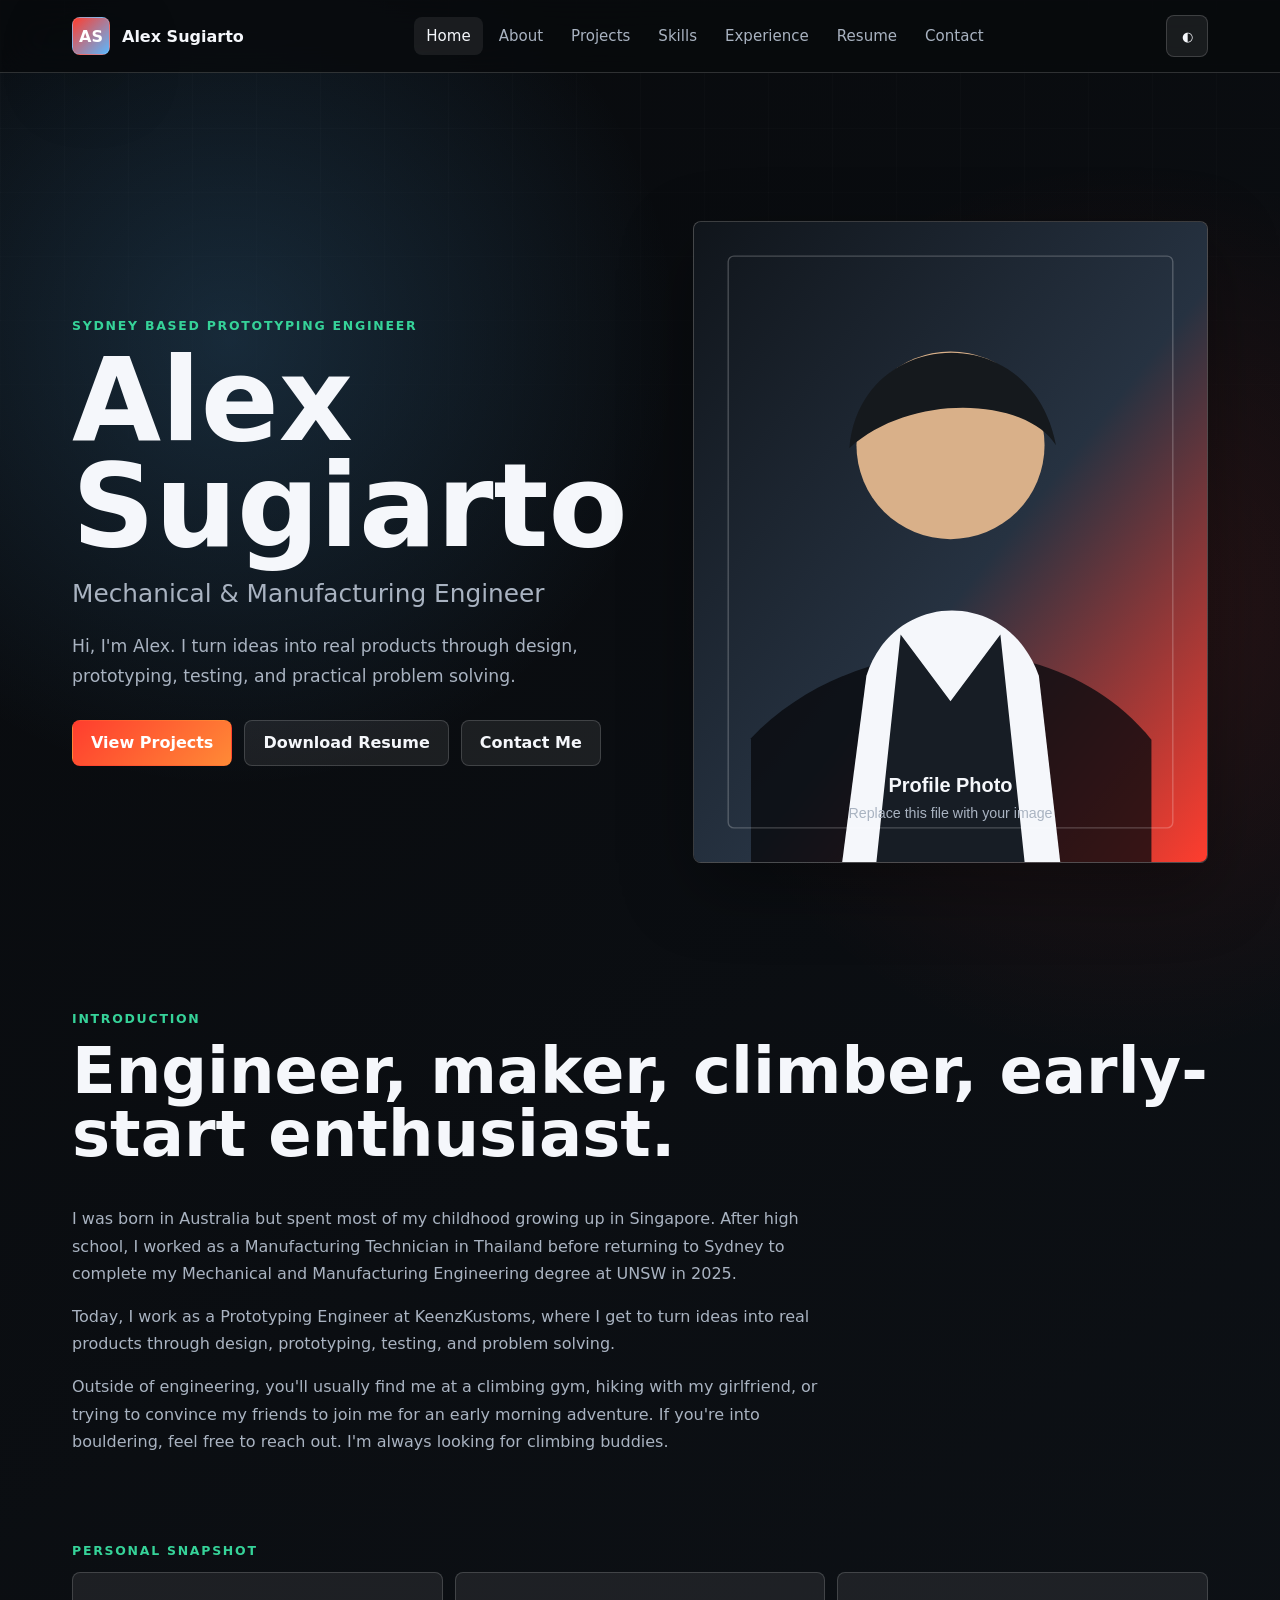
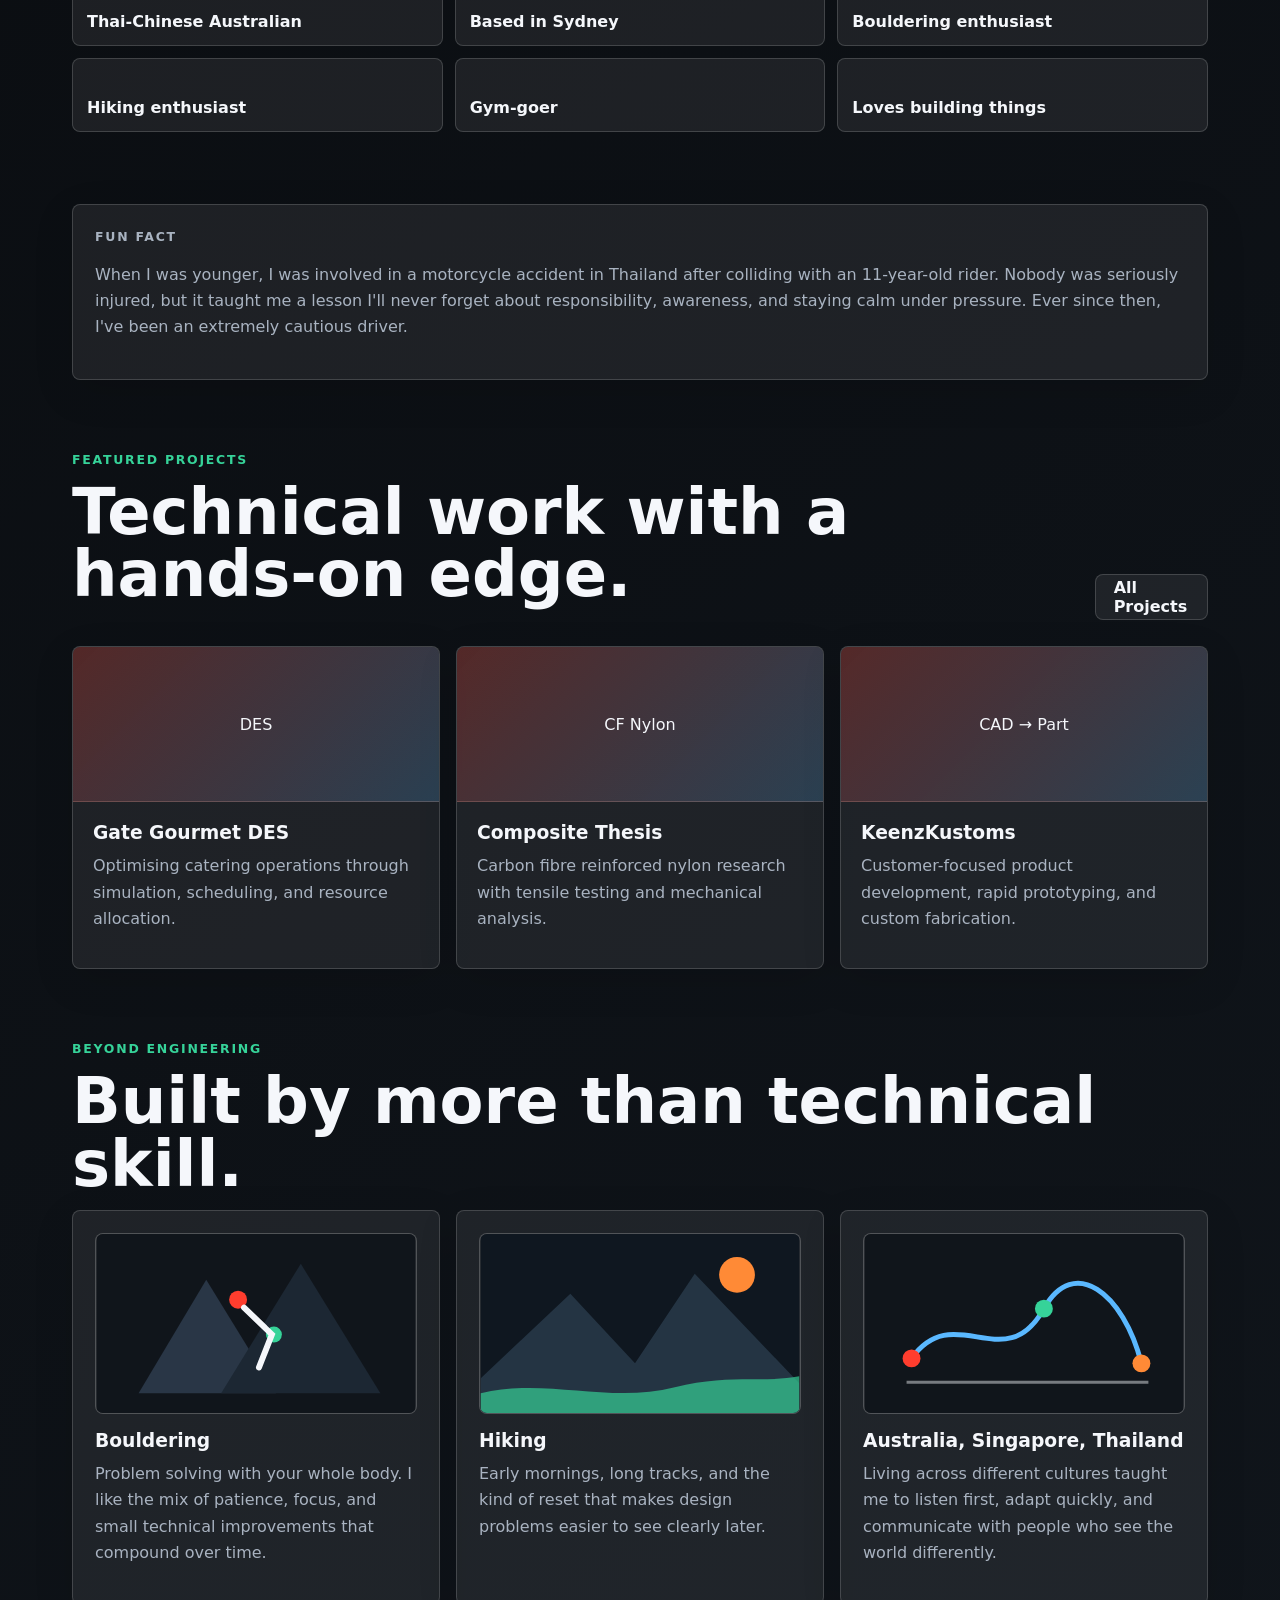
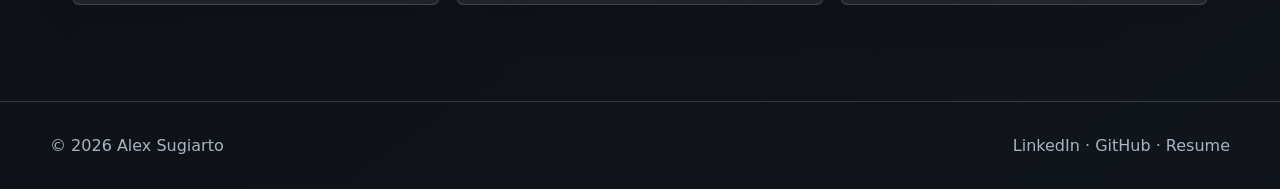
==== index.html @ f843a382 "Add files via upload" ====
<!doctype html>
<html lang="en" data-theme="dark">
<head>
  <meta charset="utf-8">
  <meta name="viewport" content="width=device-width, initial-scale=1">
  <title>Alex Sugiarto | Mechanical & Manufacturing Engineer</title>
  <meta name="description" content="Mechanical and manufacturing engineering portfolio of Alex Sugiarto, prototyping engineer based in Sydney.">
  <link rel="manifest" href="assets/site.webmanifest">
  <link rel="stylesheet" href="assets/styles.css">
</head>
<body>
  <header class="site-header">
    <nav class="nav" aria-label="Main navigation">
      <a class="brand" href="index.html"><span class="brand-mark">AS</span><span>Alex Sugiarto</span></a>
      <div class="nav-links">
        <a class="active" href="index.html">Home</a>
        <a href="about.html">About</a>
        <a href="projects/index.html">Projects</a>
        <a href="skills.html">Skills</a>
        <a href="experience.html">Experience</a>
        <a href="resume.html">Resume</a>
        <a href="contact.html">Contact</a>
      </div>
      <div class="nav-actions">
        <button class="icon-btn" data-theme-toggle title="Toggle dark/light mode" aria-label="Toggle dark/light mode">◐</button>
        <button class="menu-btn" data-menu-toggle title="Open menu" aria-label="Open menu">☰</button>
      </div>
    </nav>
  </header>

  <main class="page">
    <section class="hero">
      <div class="reveal">
        <p class="eyebrow">Sydney based prototyping engineer</p>
        <h1>Alex Sugiarto</h1>
        <p class="title-line">Mechanical &amp; Manufacturing Engineer</p>
        <p class="lead">Hi, I'm Alex. I turn ideas into real products through design, prototyping, testing, and practical problem solving.</p>
        <div class="hero-actions">
          <a class="btn primary" href="projects/index.html">View Projects</a>
          <a class="btn" href="assets/Alex_Sugiarto_Resume.pdf" download>Download Resume</a>
          <a class="btn" href="contact.html">Contact Me</a>
        </div>
      </div>

      <div class="visual-stage reveal">
        <div class="portrait-card">
          <img src="assets/profile-photo-placeholder.svg" alt="Alex Sugiarto professional portrait placeholder">
        </div>
      </div>
    </section>

    <section class="section reveal">
      <div class="section-head">
        <div>
          <p class="eyebrow">Introduction</p>
          <h2>Engineer, maker, climber, early-start enthusiast.</h2>
        </div>
      </div>
      <p class="section-copy">I was born in Australia but spent most of my childhood growing up in Singapore. After high school, I worked as a Manufacturing Technician in Thailand before returning to Sydney to complete my Mechanical and Manufacturing Engineering degree at UNSW in 2025.</p>
      <p class="section-copy">Today, I work as a Prototyping Engineer at KeenzKustoms, where I get to turn ideas into real products through design, prototyping, testing, and problem solving.</p>
      <p class="section-copy">Outside of engineering, you'll usually find me at a climbing gym, hiking with my girlfriend, or trying to convince my friends to join me for an early morning adventure. If you're into bouldering, feel free to reach out. I'm always looking for climbing buddies.</p>
    </section>

    <section class="section reveal">
      <p class="eyebrow">Personal Snapshot</p>
      <div class="snapshot">
        <span>Thai-Chinese Australian</span>
        <span>Based in Sydney</span>
        <span>Bouldering enthusiast</span>
        <span>Hiking enthusiast</span>
        <span>Gym-goer</span>
        <span>Loves building things</span>
      </div>
    </section>

    <section class="section reveal">
      <div class="card">
        <p class="eyebrow">Fun Fact</p>
        <p>When I was younger, I was involved in a motorcycle accident in Thailand after colliding with an 11-year-old rider. Nobody was seriously injured, but it taught me a lesson I'll never forget about responsibility, awareness, and staying calm under pressure. Ever since then, I've been an extremely cautious driver.</p>
      </div>
    </section>

    <section class="section reveal">
      <div class="section-head">
        <div>
          <p class="eyebrow">Featured Projects</p>
          <h2>Technical work with a hands-on edge.</h2>
        </div>
        <a class="btn" href="projects/index.html">All Projects</a>
      </div>
      <div class="grid three">
        <a class="card project-card" href="projects/gate-gourmet-des.html"><div class="project-art">DES</div><div class="project-body"><h3>Gate Gourmet DES</h3><p>Optimising catering operations through simulation, scheduling, and resource allocation.</p></div></a>
        <a class="card project-card" href="projects/composite-thesis.html"><div class="project-art">CF Nylon</div><div class="project-body"><h3>Composite Thesis</h3><p>Carbon fibre reinforced nylon research with tensile testing and mechanical analysis.</p></div></a>
        <a class="card project-card" href="projects/keenzkustoms.html"><div class="project-art">CAD → Part</div><div class="project-body"><h3>KeenzKustoms</h3><p>Customer-focused product development, rapid prototyping, and custom fabrication.</p></div></a>
      </div>
    </section>

    <section class="section reveal">
      <p class="eyebrow">Beyond Engineering</p>
      <h2>Built by more than technical skill.</h2>
      <div class="grid three">
        <article class="card"><div class="mini-art"><svg viewBox="0 0 640 360" aria-label="Bouldering visual"><rect width="640" height="360" fill="#10151b"/><path d="M84 320 L220 92 L360 320 Z" fill="#293646"/><path d="M250 320 L410 60 L570 320 Z" fill="#1c2733"/><circle cx="284" cy="132" r="18" fill="#ff3d2e"/><circle cx="356" cy="202" r="16" fill="#36d399"/><path d="M296 148 L352 202 L326 268" stroke="#f5f7fb" stroke-width="12" fill="none" stroke-linecap="round"/></svg></div><h3>Bouldering</h3><p>Problem solving with your whole body. I like the mix of patience, focus, and small technical improvements that compound over time.</p></article>
        <article class="card"><div class="mini-art"><svg viewBox="0 0 640 360" aria-label="Hiking visual"><rect width="640" height="360" fill="#0f1720"/><path d="M0 290 L180 120 L310 260 L430 80 L640 300 L640 360 L0 360 Z" fill="#243443"/><path d="M0 320 C130 288 260 342 390 308 C500 280 570 300 640 286 L640 360 L0 360 Z" fill="#36d399" opacity=".68"/><circle cx="515" cy="82" r="36" fill="#ff8a36"/></svg></div><h3>Hiking</h3><p>Early mornings, long tracks, and the kind of reset that makes design problems easier to see clearly later.</p></article>
        <article class="card"><div class="mini-art"><svg viewBox="0 0 640 360" aria-label="Australia Singapore Thailand travel visual"><rect width="640" height="360" fill="#10151b"/><path d="M94 250 C180 130 282 290 360 150 C420 42 520 118 556 260" fill="none" stroke="#5ab8ff" stroke-width="10"/><circle cx="94" cy="250" r="18" fill="#ff3d2e"/><circle cx="360" cy="150" r="18" fill="#36d399"/><circle cx="556" cy="260" r="18" fill="#ff8a36"/><path d="M84 298 H570" stroke="#f5f7fb" stroke-width="6" opacity=".45"/></svg></div><h3>Australia, Singapore, Thailand</h3><p>Living across different cultures taught me to listen first, adapt quickly, and communicate with people who see the world differently.</p></article>
      </div>
    </section>
  </main>

  <footer class="footer">
    <div class="footer-inner">
      <span>© 2026 Alex Sugiarto</span>
      <span><a href="https://linkedin.com/in/alexsugiarto">LinkedIn</a> · <a href="https://github.com/alexsugiarto">GitHub</a> · <a href="assets/Alex_Sugiarto_Resume.pdf">Resume</a></span>
    </div>
  </footer>
  <script src="assets/main.js"></script>
</body>
</html>
---- assets/styles.css ----
:root {
  color-scheme: dark;
  --bg: #080a0d;
  --bg-2: #10151b;
  --surface: rgba(255, 255, 255, 0.075);
  --surface-strong: rgba(255, 255, 255, 0.12);
  --text: #f5f7fb;
  --muted: #a9b3c1;
  --line: rgba(255, 255, 255, 0.16);
  --accent: #ff3d2e;
  --accent-2: #36d399;
  --accent-3: #5ab8ff;
  --shadow: 0 24px 70px rgba(0, 0, 0, 0.34);
  --radius: 8px;
  --max: 1180px;
  --font: Inter, ui-sans-serif, system-ui, -apple-system, BlinkMacSystemFont, "Segoe UI", sans-serif;
}

:root[data-theme="light"] {
  color-scheme: light;
  --bg: #f6f7f9;
  --bg-2: #ffffff;
  --surface: rgba(9, 18, 29, 0.062);
  --surface-strong: rgba(9, 18, 29, 0.1);
  --text: #111722;
  --muted: #53606f;
  --line: rgba(11, 22, 34, 0.16);
  --shadow: 0 24px 70px rgba(28, 39, 55, 0.14);
}

* { box-sizing: border-box; }

html {
  scroll-behavior: smooth;
}

body {
  margin: 0;
  font-family: var(--font);
  background:
    radial-gradient(circle at 18% 10%, rgba(90, 184, 255, 0.18), transparent 28rem),
    radial-gradient(circle at 88% 18%, rgba(255, 61, 46, 0.12), transparent 28rem),
    linear-gradient(145deg, var(--bg), var(--bg-2));
  color: var(--text);
  min-height: 100vh;
  letter-spacing: 0;
}

body::before {
  content: "";
  position: fixed;
  inset: 0;
  pointer-events: none;
  background-image:
    linear-gradient(rgba(255,255,255,0.035) 1px, transparent 1px),
    linear-gradient(90deg, rgba(255,255,255,0.035) 1px, transparent 1px);
  background-size: 64px 64px;
  mask-image: linear-gradient(to bottom, rgba(0,0,0,0.55), transparent 70%);
}

a { color: inherit; text-decoration: none; }

img, svg { max-width: 100%; display: block; }

.site-header {
  position: sticky;
  top: 0;
  z-index: 20;
  backdrop-filter: blur(18px);
  background: color-mix(in srgb, var(--bg) 82%, transparent);
  border-bottom: 1px solid var(--line);
}

.nav {
  max-width: var(--max);
  margin: 0 auto;
  min-height: 72px;
  padding: 0 22px;
  display: flex;
  align-items: center;
  justify-content: space-between;
  gap: 18px;
}

.brand {
  display: inline-flex;
  align-items: center;
  gap: 12px;
  font-weight: 800;
  white-space: nowrap;
}

.brand-mark {
  width: 38px;
  height: 38px;
  display: grid;
  place-items: center;
  border: 1px solid var(--line);
  background: linear-gradient(135deg, var(--accent), var(--accent-3));
  color: #fff;
  border-radius: 8px;
  box-shadow: var(--shadow);
}

.nav-links {
  display: flex;
  align-items: center;
  gap: 4px;
}

.nav-links a {
  padding: 10px 12px;
  border-radius: 8px;
  color: var(--muted);
  font-size: 0.94rem;
}

.nav-links a:hover,
.nav-links a.active {
  color: var(--text);
  background: var(--surface);
}

.nav-actions {
  display: flex;
  gap: 8px;
  align-items: center;
}

.icon-btn,
.menu-btn {
  width: 42px;
  height: 42px;
  border: 1px solid var(--line);
  background: var(--surface);
  color: var(--text);
  border-radius: 8px;
  display: grid;
  place-items: center;
  cursor: pointer;
}

.menu-btn { display: none; }

.page {
  max-width: var(--max);
  margin: 0 auto;
  padding: 56px 22px 96px;
}

.hero {
  display: grid;
  grid-template-columns: minmax(0, 1.04fr) minmax(320px, 0.96fr);
  gap: clamp(28px, 5vw, 72px);
  align-items: center;
  min-height: calc(100vh - 90px);
  padding-top: 16px;
}

.eyebrow {
  color: var(--accent-2);
  text-transform: uppercase;
  font-size: 0.78rem;
  font-weight: 800;
  letter-spacing: 0.14em;
  margin: 0 0 14px;
}

h1, h2, h3, p { margin-top: 0; }

h1 {
  font-size: clamp(3rem, 9vw, 7.4rem);
  line-height: 0.92;
  margin-bottom: 20px;
}

.title-line {
  color: var(--muted);
  font-size: clamp(1.15rem, 2.2vw, 1.55rem);
  margin-bottom: 24px;
}

.lead {
  color: var(--muted);
  font-size: 1.08rem;
  line-height: 1.72;
  max-width: 70ch;
}

.hero-actions,
.button-row {
  display: flex;
  flex-wrap: wrap;
  gap: 12px;
  margin-top: 28px;
}

.btn {
  display: inline-flex;
  align-items: center;
  justify-content: center;
  gap: 10px;
  min-height: 46px;
  padding: 0 18px;
  border-radius: 8px;
  border: 1px solid var(--line);
  color: var(--text);
  background: var(--surface);
  font-weight: 800;
  cursor: pointer;
  transition: transform 180ms ease, background 180ms ease, border-color 180ms ease;
}

.btn:hover {
  transform: translateY(-2px);
  background: var(--surface-strong);
}

.btn.primary {
  border-color: transparent;
  background: linear-gradient(135deg, var(--accent), #ff8a36);
  color: #fff;
}

.visual-stage {
  position: relative;
  min-height: 520px;
  display: grid;
  align-items: end;
}

.portrait-card {
  border: 1px solid var(--line);
  border-radius: var(--radius);
  overflow: hidden;
  background: linear-gradient(160deg, rgba(255,255,255,0.12), rgba(255,255,255,0.035));
  box-shadow: var(--shadow);
}

.portrait-card img,
.portrait-card svg {
  width: 100%;
  aspect-ratio: 4 / 5;
  object-fit: cover;
}

.telemetry {
  position: absolute;
  left: -18px;
  bottom: 34px;
  width: min(310px, 72%);
  border: 1px solid var(--line);
  border-radius: var(--radius);
  padding: 16px;
  background: color-mix(in srgb, var(--bg-2) 78%, transparent);
  backdrop-filter: blur(18px);
  box-shadow: var(--shadow);
}

.telemetry strong { display: block; margin-bottom: 8px; }

.meter {
  height: 7px;
  border-radius: 999px;
  background: var(--surface);
  overflow: hidden;
  margin: 10px 0;
}

.meter span {
  display: block;
  height: 100%;
  width: var(--value);
  background: linear-gradient(90deg, var(--accent), var(--accent-2), var(--accent-3));
}

.section {
  padding: 72px 0 0;
}

.section-head {
  display: flex;
  align-items: end;
  justify-content: space-between;
  gap: 24px;
  margin-bottom: 26px;
}

.section h2,
.page-title {
  font-size: clamp(2.05rem, 5vw, 4.4rem);
  line-height: 0.98;
  margin-bottom: 14px;
}

.section-copy {
  color: var(--muted);
  line-height: 1.7;
  max-width: 760px;
}

.grid {
  display: grid;
  gap: 16px;
}

.grid.two { grid-template-columns: repeat(2, minmax(0, 1fr)); }
.grid.three { grid-template-columns: repeat(3, minmax(0, 1fr)); }
.grid.four { grid-template-columns: repeat(4, minmax(0, 1fr)); }

.card {
  border: 1px solid var(--line);
  border-radius: var(--radius);
  background: var(--surface);
  padding: 22px;
  box-shadow: 0 12px 40px rgba(0,0,0,0.12);
}

.card h3 { margin-bottom: 10px; }

.card p,
.card li {
  color: var(--muted);
  line-height: 1.65;
}

.snapshot {
  display: grid;
  grid-template-columns: repeat(3, minmax(0, 1fr));
  gap: 12px;
}

.snapshot span {
  min-height: 74px;
  border: 1px solid var(--line);
  border-radius: 8px;
  background: var(--surface);
  padding: 14px;
  display: flex;
  align-items: end;
  font-weight: 800;
}

.project-card {
  display: grid;
  min-height: 300px;
  overflow: hidden;
  padding: 0;
}

.project-card .project-art {
  min-height: 155px;
  background: linear-gradient(135deg, rgba(255,61,46,0.24), rgba(90,184,255,0.2));
  border-bottom: 1px solid var(--line);
  display: grid;
  place-items: center;
}

.project-card .project-body {
  padding: 20px;
}

.mini-art {
  width: 100%;
  aspect-ratio: 16 / 9;
  border: 1px solid var(--line);
  border-radius: 8px;
  overflow: hidden;
  margin-bottom: 16px;
  background: var(--surface);
}

.mini-art svg {
  width: 100%;
  height: 100%;
}

.tag-list {
  display: flex;
  flex-wrap: wrap;
  gap: 8px;
  margin-top: 16px;
}

.tag {
  border: 1px solid var(--line);
  background: var(--surface);
  padding: 7px 9px;
  border-radius: 999px;
  color: var(--muted);
  font-size: 0.82rem;
}

.timeline {
  position: relative;
  display: grid;
  gap: 16px;
}

.timeline::before {
  content: "";
  position: absolute;
  left: 14px;
  top: 10px;
  bottom: 10px;
  width: 2px;
  background: var(--line);
}

.timeline-item {
  position: relative;
  padding-left: 46px;
}

.timeline-item::before {
  content: "";
  position: absolute;
  left: 6px;
  top: 22px;
  width: 18px;
  height: 18px;
  border-radius: 999px;
  background: var(--accent);
  box-shadow: 0 0 0 8px color-mix(in srgb, var(--accent) 22%, transparent);
}

.gallery {
  display: grid;
  grid-template-columns: 1.3fr 0.7fr;
  gap: 14px;
}

.gallery-main,
.gallery-thumb {
  border: 1px solid var(--line);
  border-radius: var(--radius);
  background: var(--surface);
  overflow: hidden;
}

.gallery-main svg,
.gallery-thumb svg {
  width: 100%;
  height: 100%;
}

.gallery-main {
  min-height: 420px;
}

.gallery-stack {
  display: grid;
  gap: 14px;
}

.gallery-thumb {
  min-height: 132px;
  cursor: pointer;
}

.skill-card {
  position: relative;
  overflow: hidden;
}

.skill-card::after {
  content: "";
  position: absolute;
  inset: auto 0 0 0;
  height: 4px;
  background: linear-gradient(90deg, var(--accent), var(--accent-2), var(--accent-3));
  transform: scaleX(var(--level, 0.8));
  transform-origin: left;
}

.resume-frame {
  width: 100%;
  min-height: 720px;
  border: 1px solid var(--line);
  border-radius: var(--radius);
  background: var(--surface);
}

.contact-form {
  display: grid;
  gap: 12px;
}

.field {
  display: grid;
  gap: 7px;
  color: var(--muted);
  font-weight: 700;
}

input, textarea {
  width: 100%;
  border: 1px solid var(--line);
  border-radius: 8px;
  background: color-mix(in srgb, var(--bg-2) 72%, transparent);
  color: var(--text);
  min-height: 46px;
  padding: 12px 13px;
  font: inherit;
}

textarea {
  min-height: 150px;
  resize: vertical;
}

.footer {
  border-top: 1px solid var(--line);
  padding: 34px 22px;
  color: var(--muted);
}

.footer-inner {
  max-width: var(--max);
  margin: 0 auto;
  display: flex;
  justify-content: space-between;
  gap: 18px;
  flex-wrap: wrap;
}

.reveal {
  opacity: 0;
  transform: translateY(22px);
  transition: opacity 650ms ease, transform 650ms ease;
}

.reveal.in-view {
  opacity: 1;
  transform: translateY(0);
}

@media (max-width: 980px) {
  .hero,
  .grid.two,
  .grid.three,
  .grid.four,
  .gallery {
    grid-template-columns: 1fr;
  }

  .visual-stage {
    min-height: auto;
  }

  .snapshot {
    grid-template-columns: repeat(2, minmax(0, 1fr));
  }

  .nav-links {
    position: fixed;
    inset: 72px 12px auto;
    display: none;
    flex-direction: column;
    align-items: stretch;
    padding: 10px;
    border: 1px solid var(--line);
    border-radius: 8px;
    background: var(--bg-2);
    box-shadow: var(--shadow);
  }

  .nav-links.open {
    display: flex;
  }

  .menu-btn { display: grid; }
}

@media (max-width: 620px) {
  .page { padding-top: 34px; }
  .snapshot { grid-template-columns: 1fr; }
  .section-head { display: block; }
  .hero-actions .btn,
  .button-row .btn { width: 100%; }
  .gallery-main { min-height: 300px; }
}

@media (prefers-reduced-motion: reduce) {
  *, *::before, *::after {
    animation-duration: 0.01ms !important;
    transition-duration: 0.01ms !important;
    scroll-behavior: auto !important;
  }
}
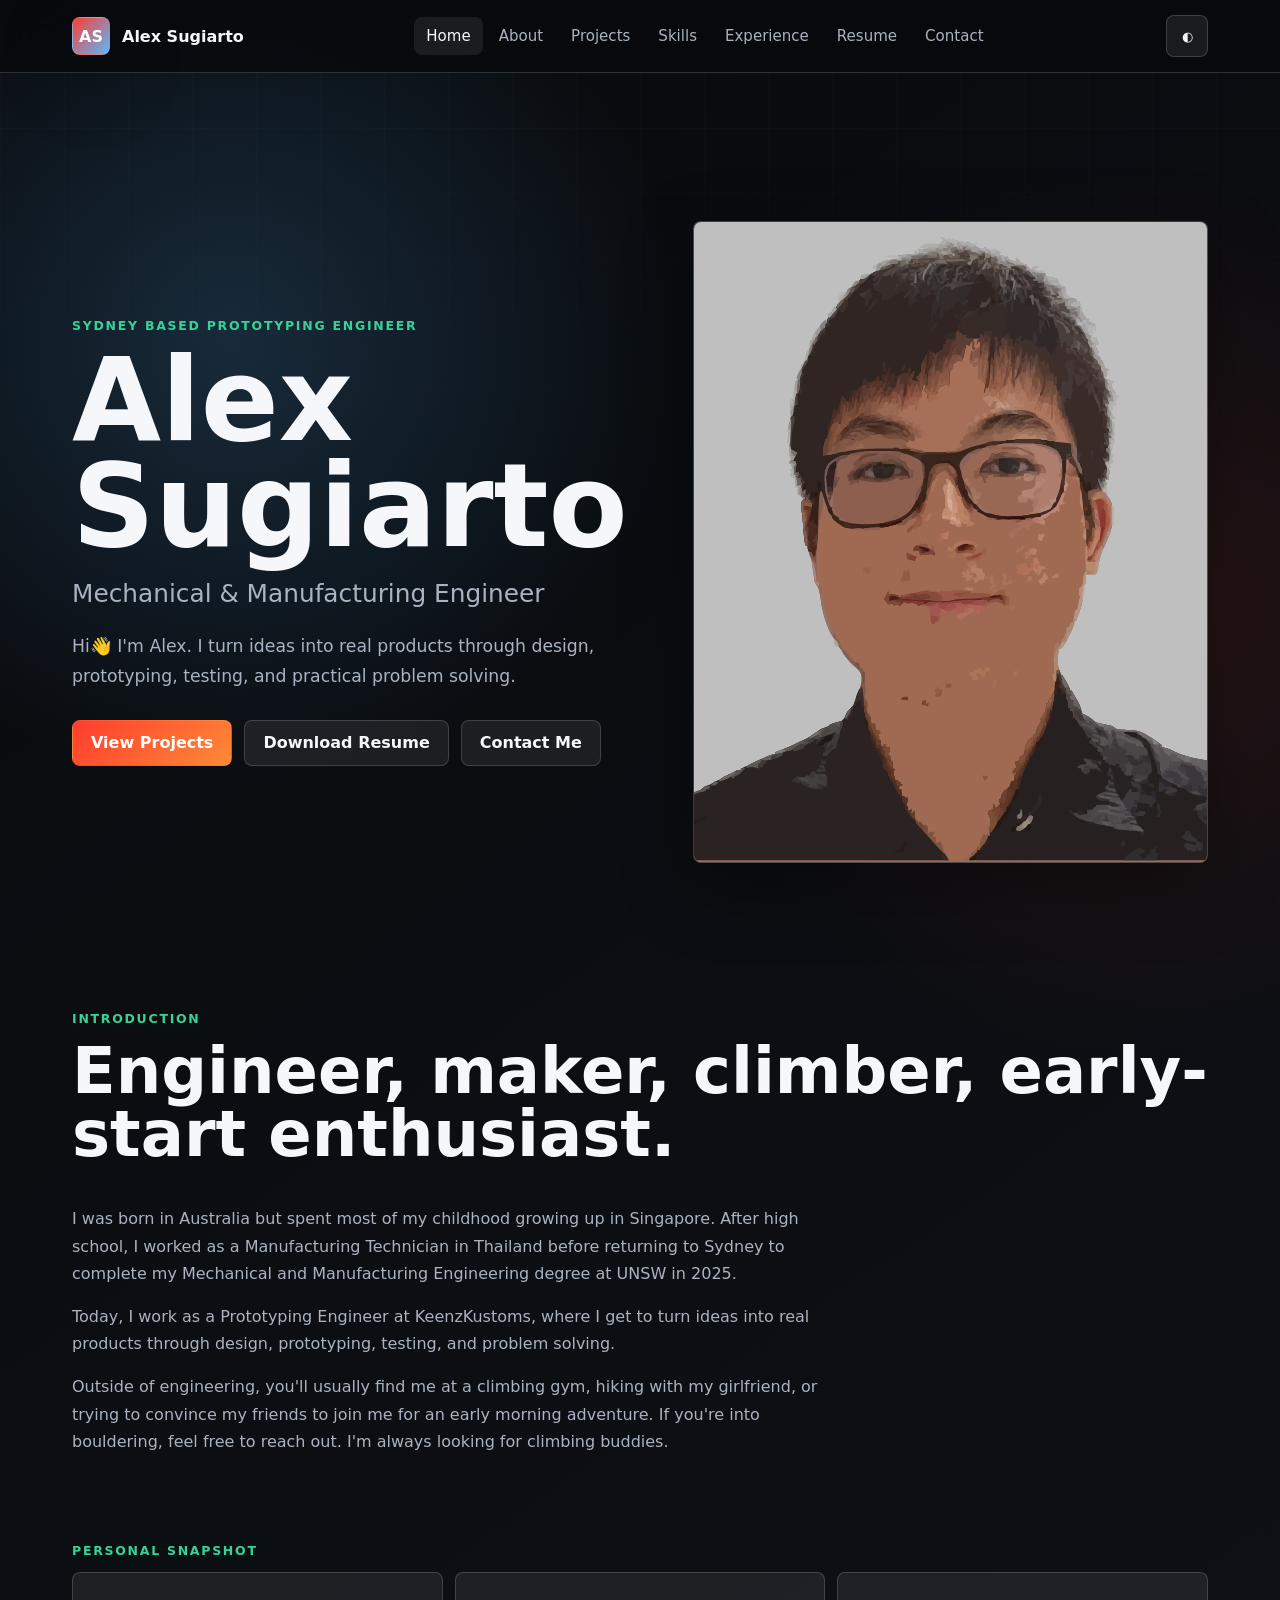
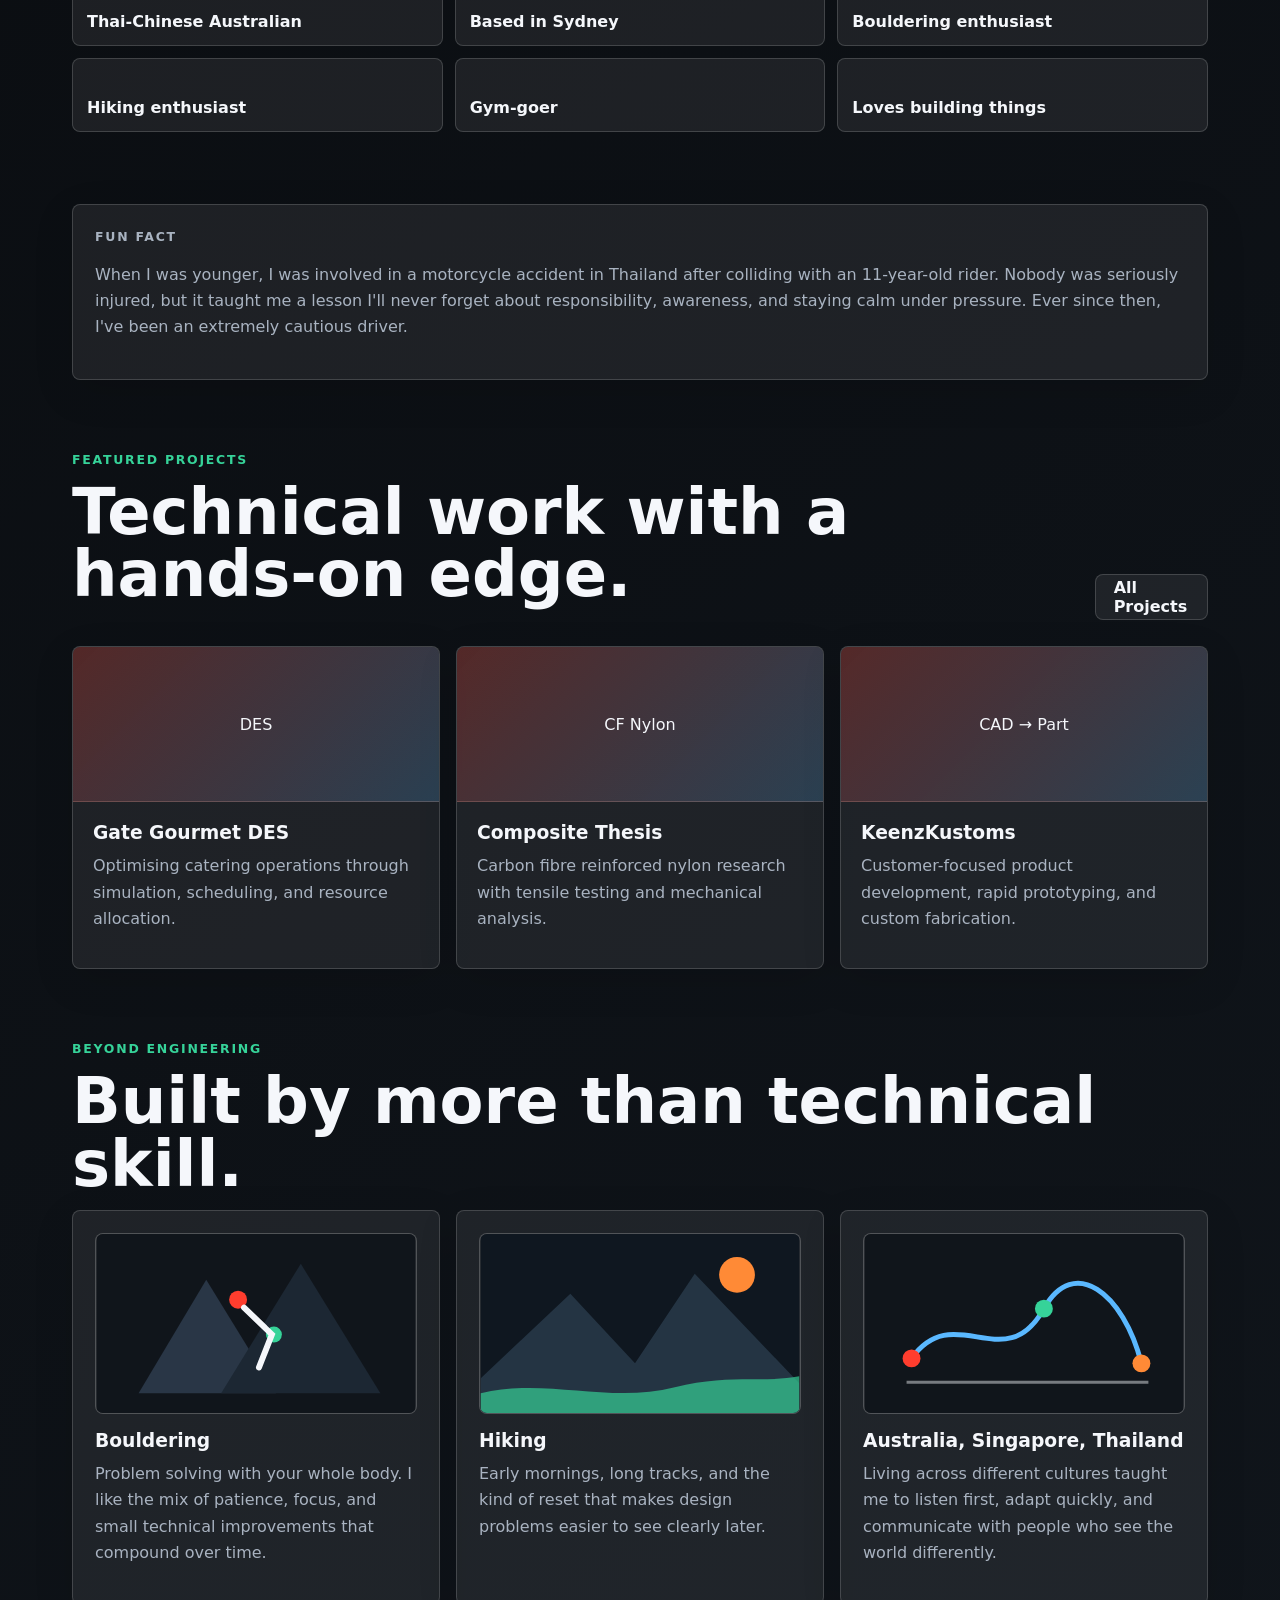
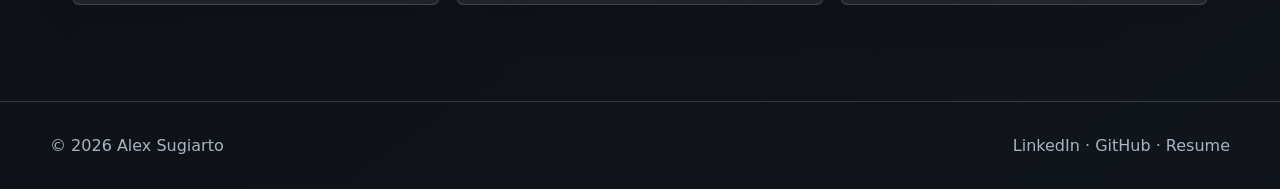
==== commit 8cb8f84f: "Update index.html" ====
--- a/index.html
+++ b/index.html
@@ -34,7 +34,7 @@
         <p class="eyebrow">Sydney based prototyping engineer</p>
         <h1>Alex Sugiarto</h1>
         <p class="title-line">Mechanical &amp; Manufacturing Engineer</p>
-        <p class="lead">Hi, I'm Alex. I turn ideas into real products through design, prototyping, testing, and practical problem solving.</p>
+        <p class="lead">Hi👋 I'm Alex. I turn ideas into real products through design, prototyping, testing, and practical problem solving.</p>
         <div class="hero-actions">
           <a class="btn primary" href="projects/index.html">View Projects</a>
           <a class="btn" href="assets/Alex_Sugiarto_Resume.pdf" download>Download Resume</a>
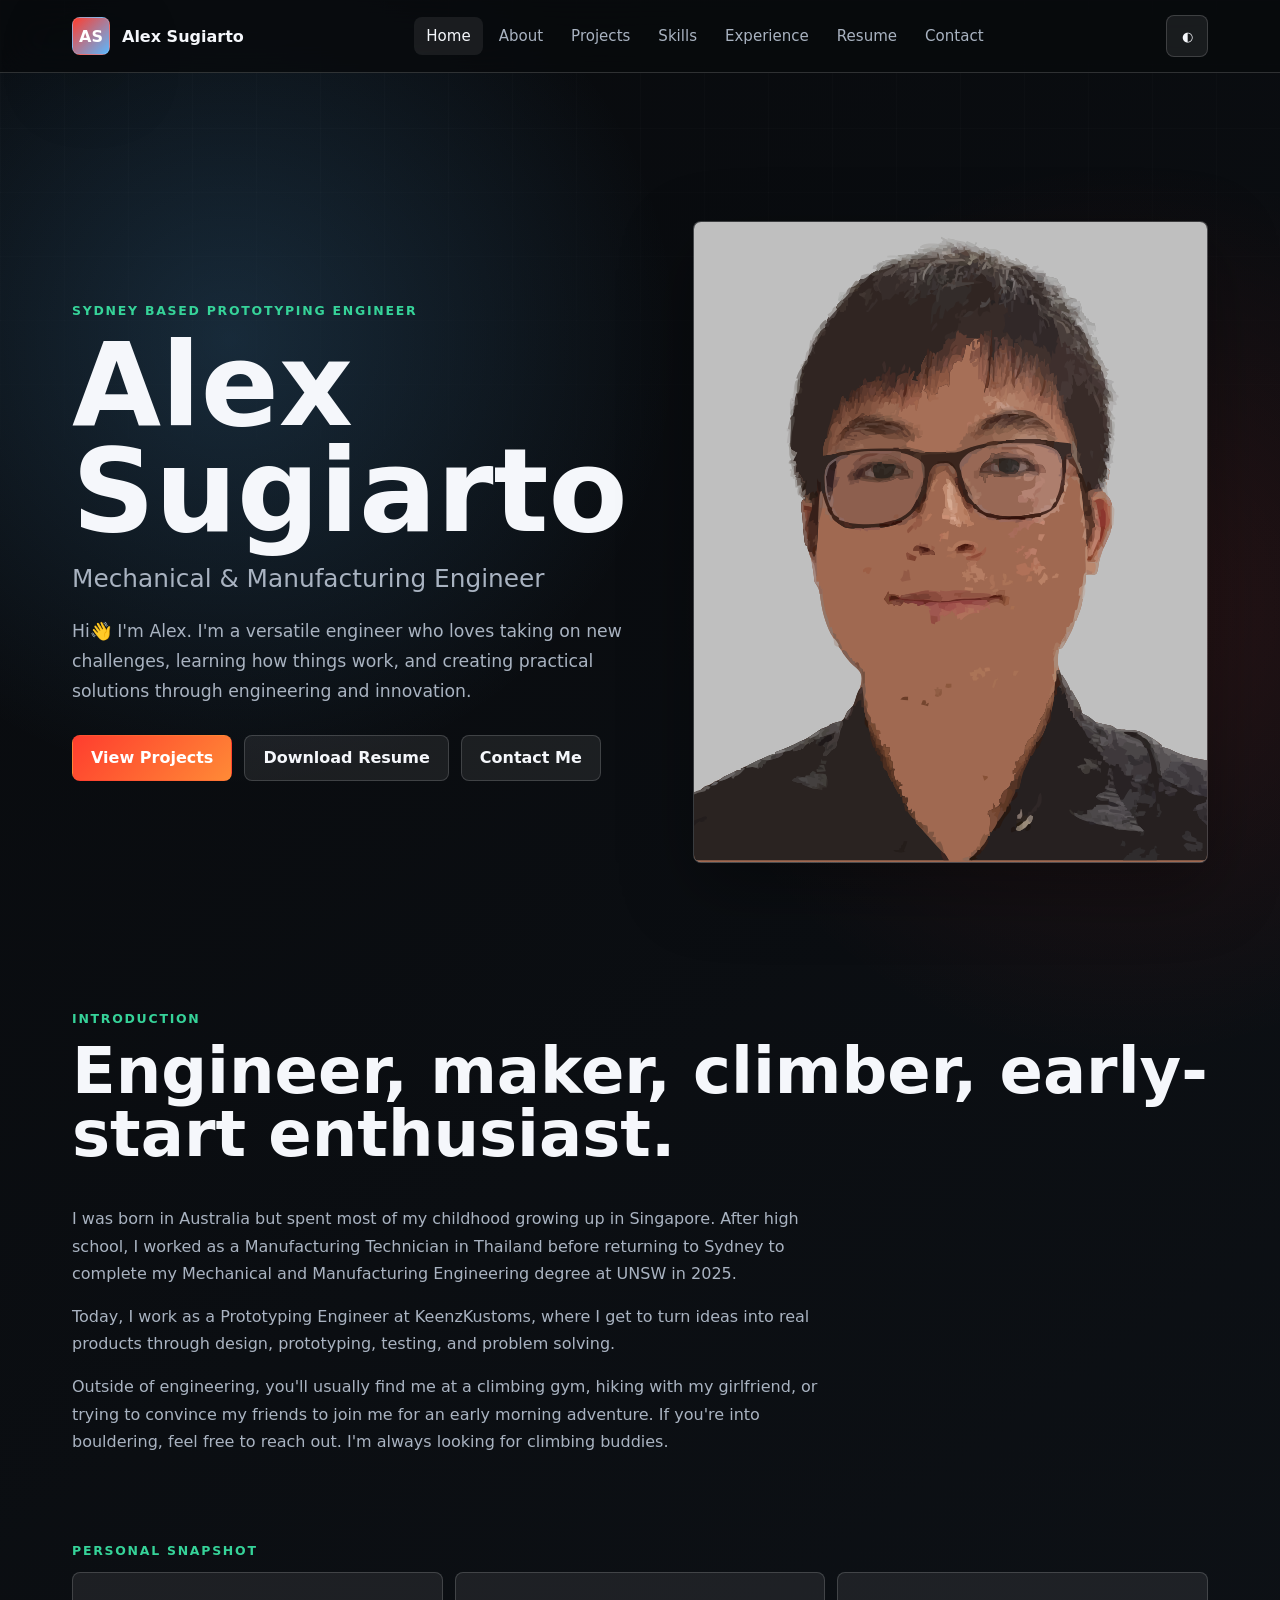
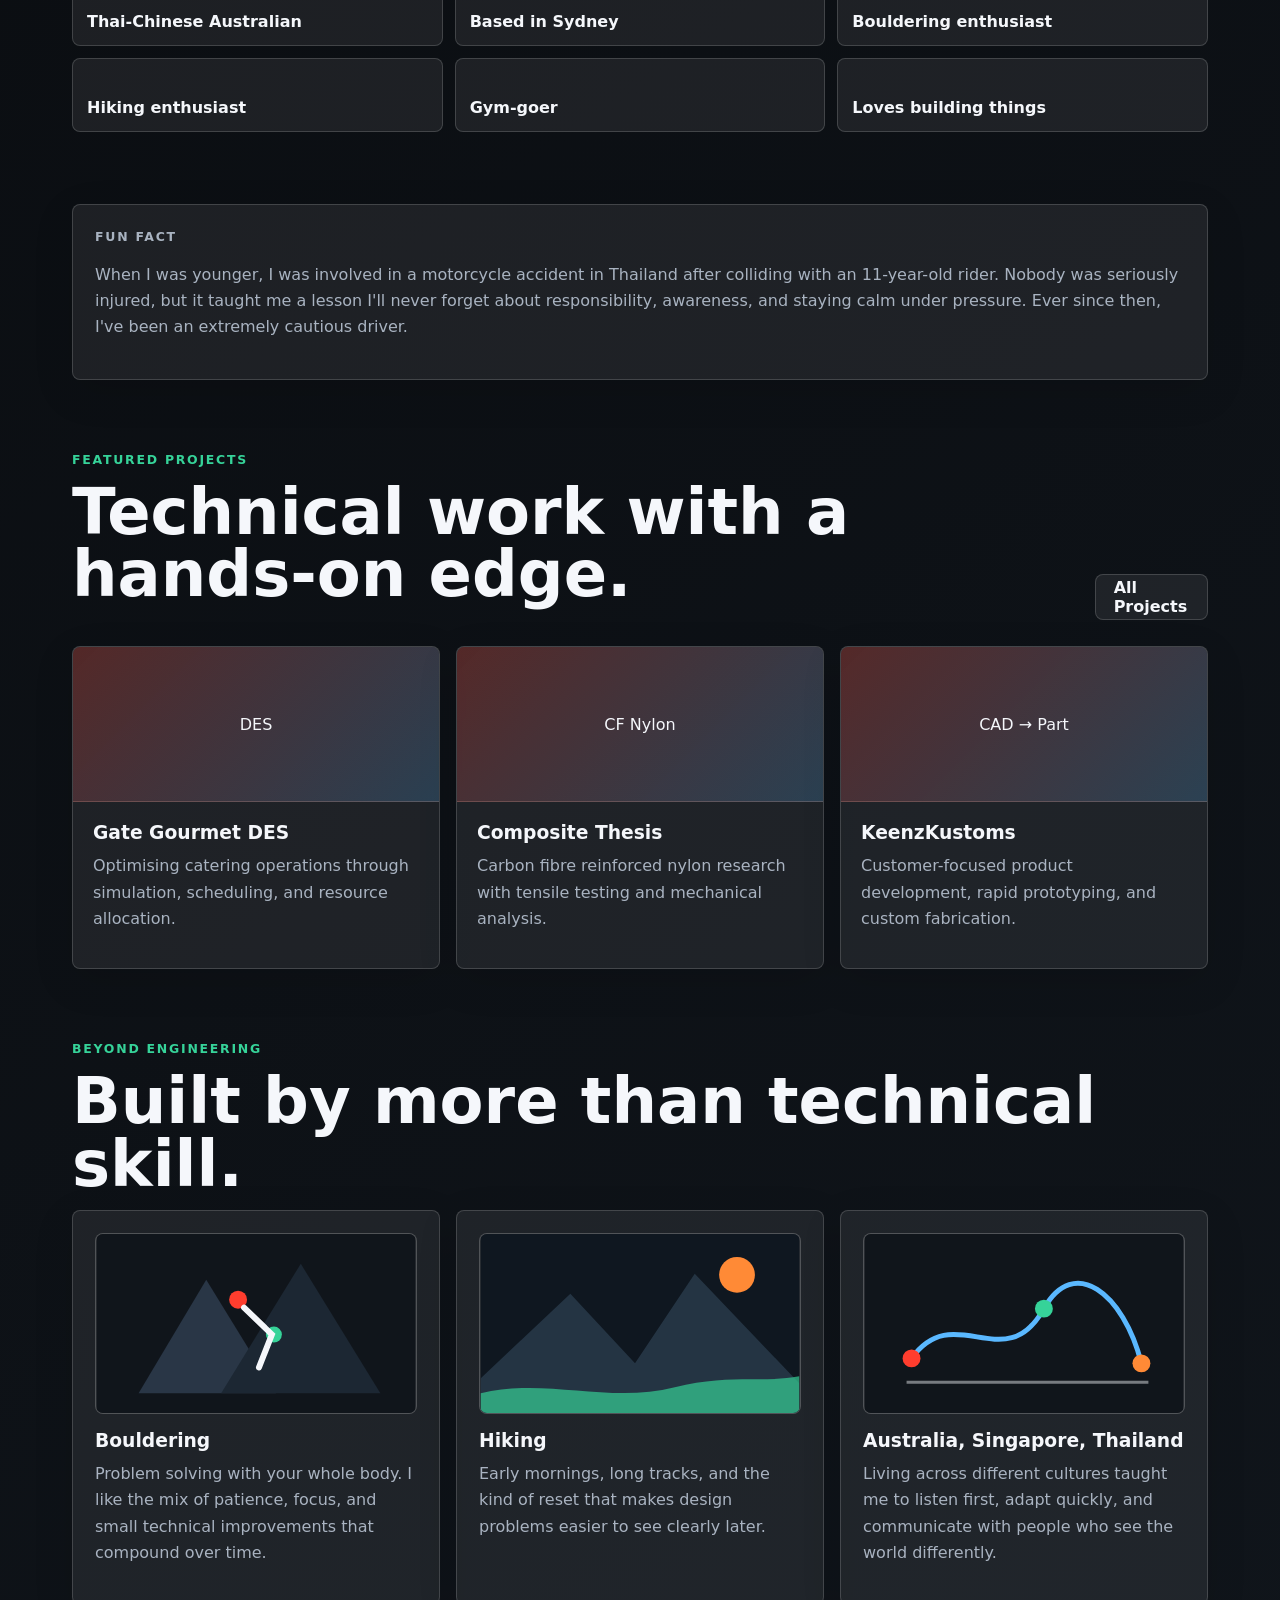
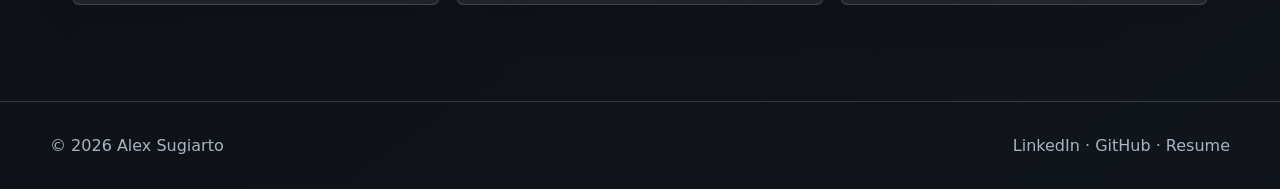
==== commit f073ffdf: "Update introduction text in index.html" ====
--- a/index.html
+++ b/index.html
@@ -34,7 +34,7 @@
         <p class="eyebrow">Sydney based prototyping engineer</p>
         <h1>Alex Sugiarto</h1>
         <p class="title-line">Mechanical &amp; Manufacturing Engineer</p>
-        <p class="lead">Hi👋 I'm Alex. I turn ideas into real products through design, prototyping, testing, and practical problem solving.</p>
+        <p class="lead">Hi👋 I'm Alex. I'm a versatile engineer who loves taking on new challenges, learning how things work, and creating practical solutions through engineering and innovation.</p>
         <div class="hero-actions">
           <a class="btn primary" href="projects/index.html">View Projects</a>
           <a class="btn" href="assets/Alex_Sugiarto_Resume.pdf" download>Download Resume</a>
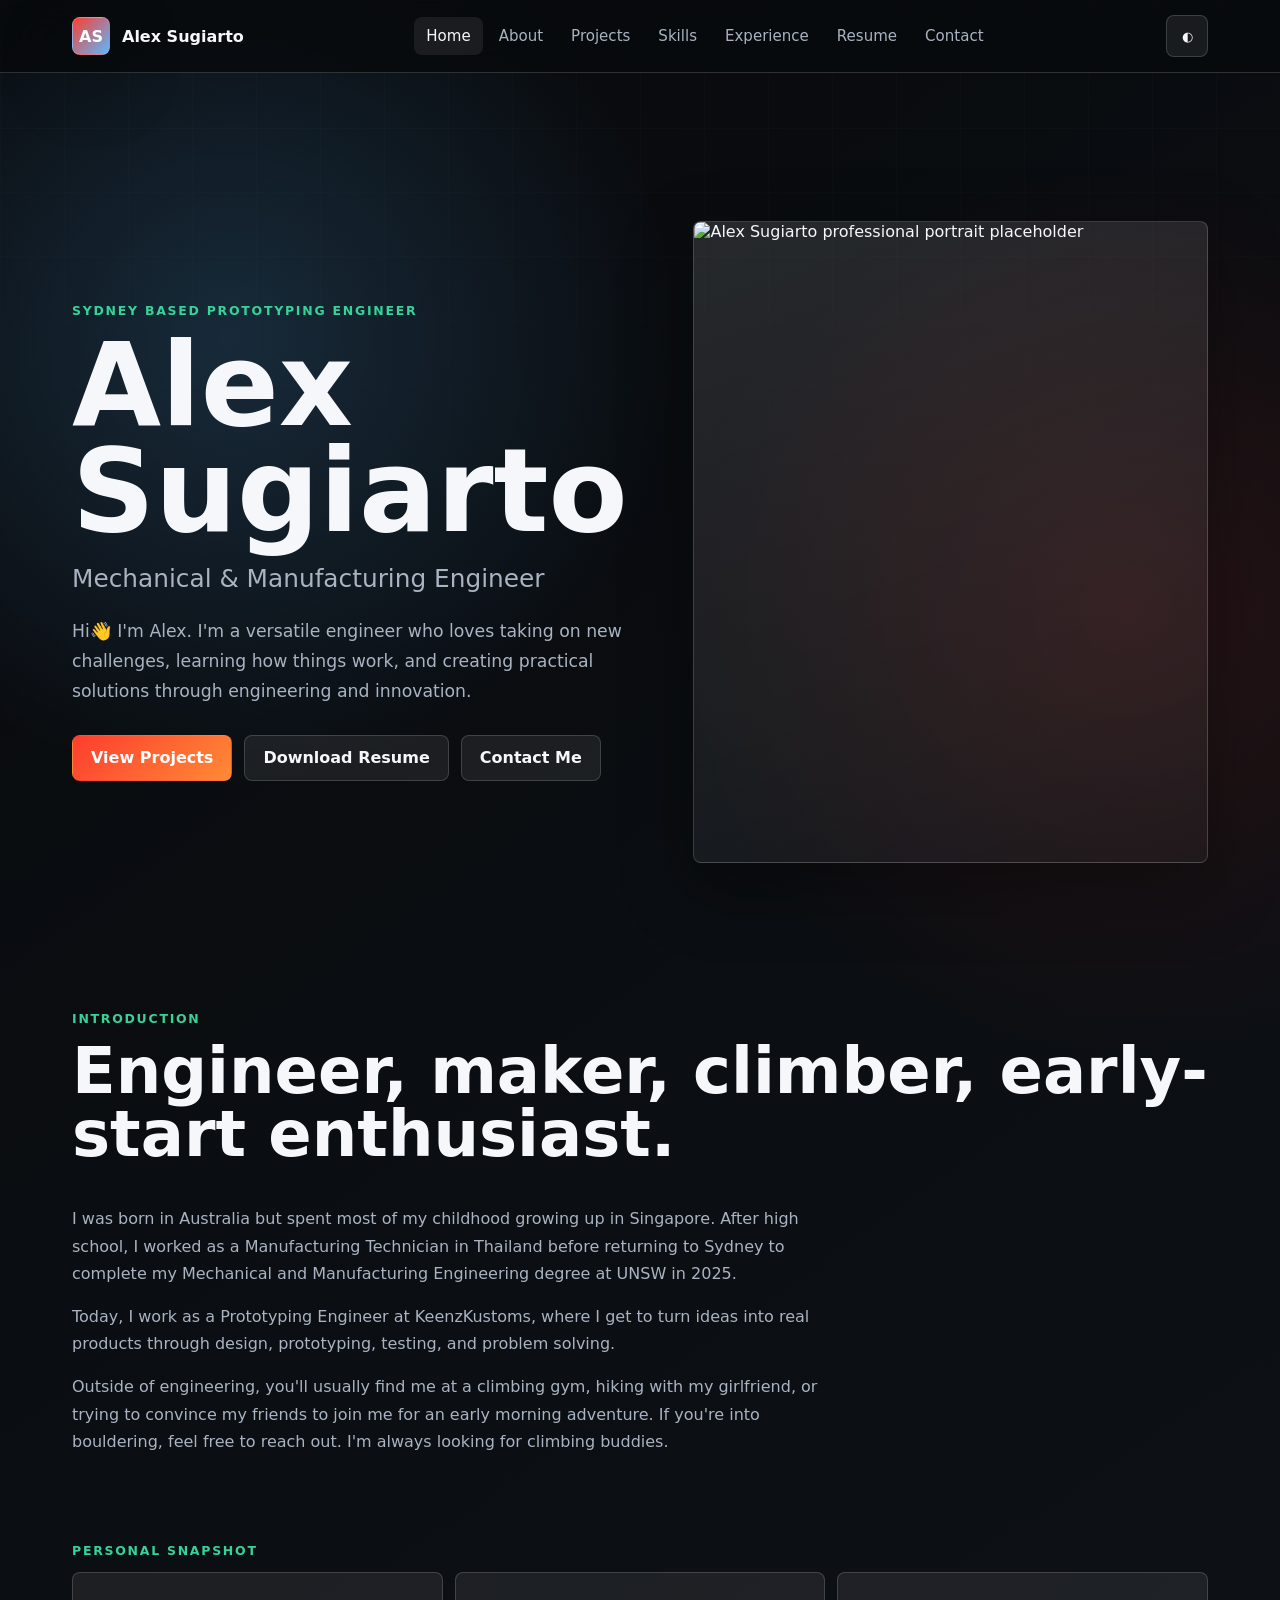
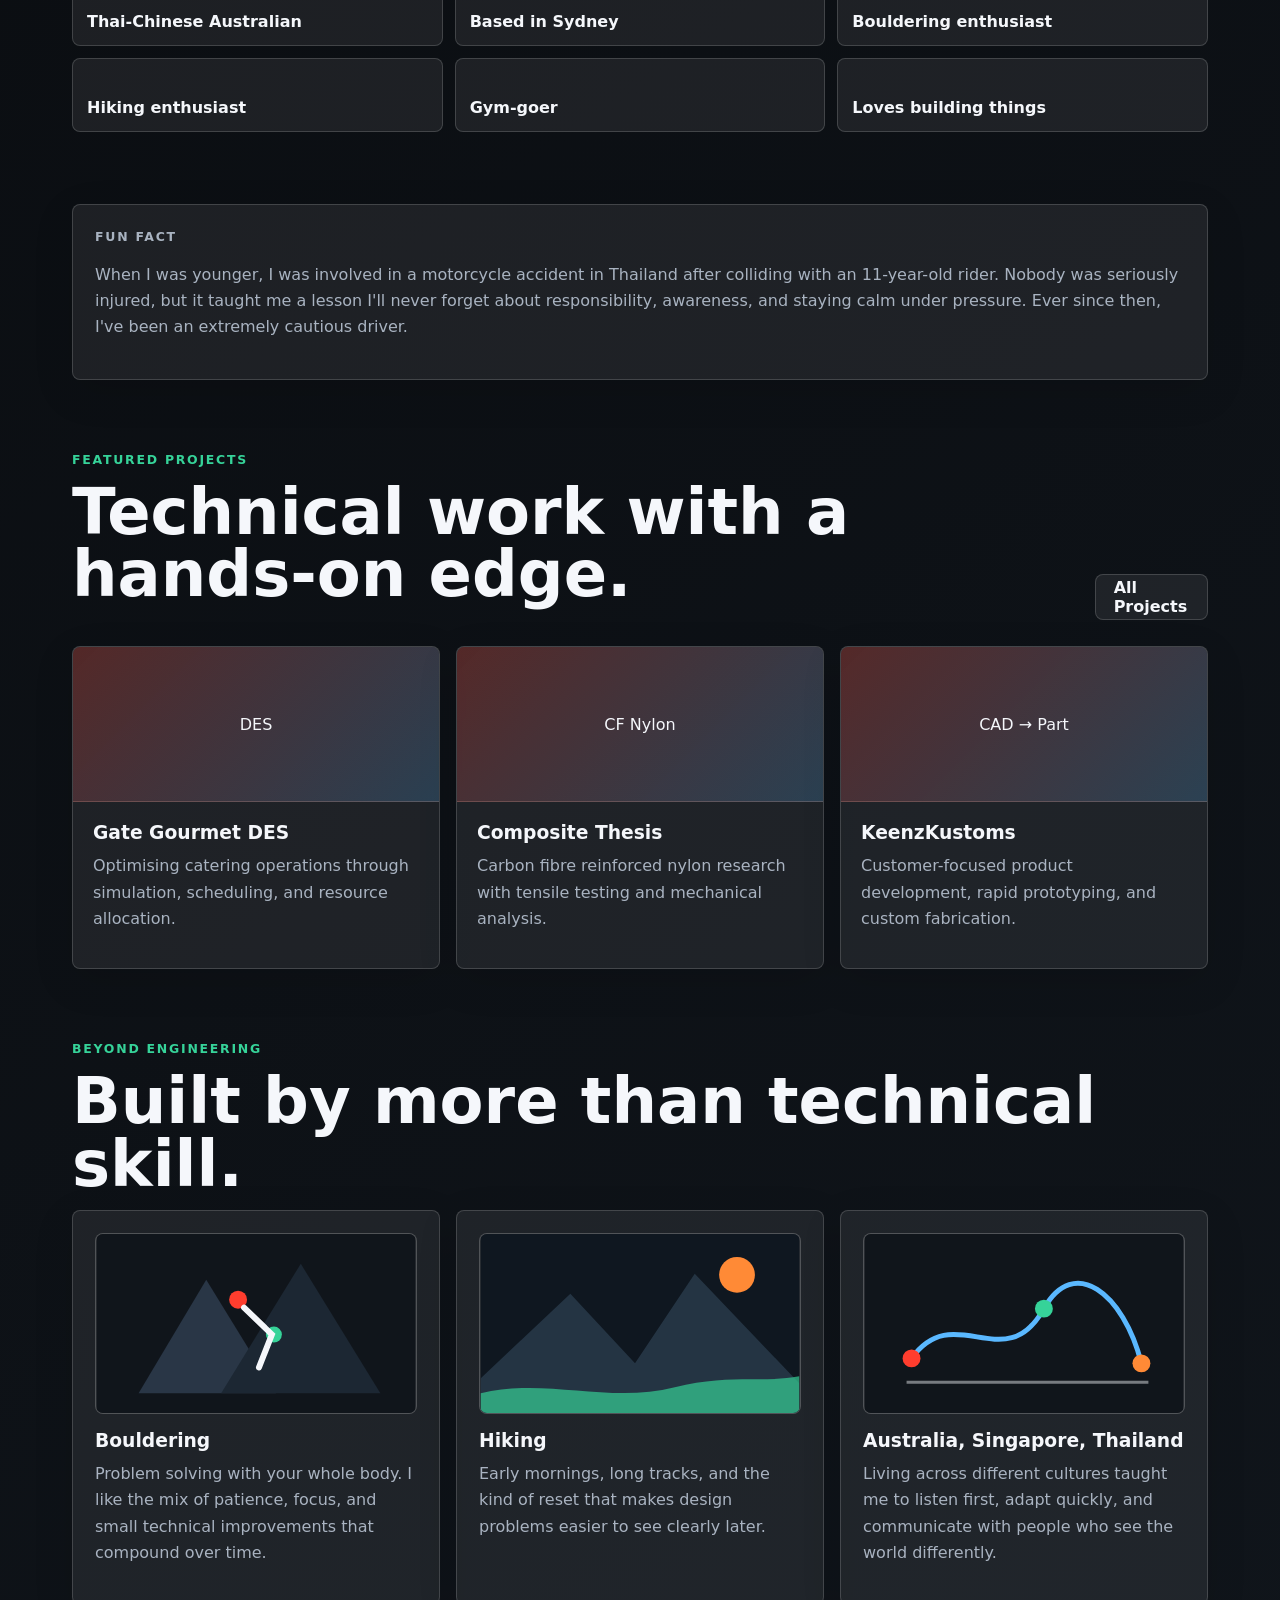
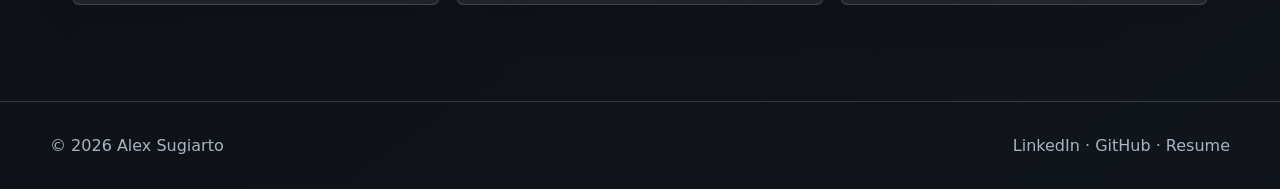
==== commit 476afa72: "Update index.html" ====
--- a/index.html
+++ b/index.html
@@ -44,7 +44,7 @@
 
       <div class="visual-stage reveal">
         <div class="portrait-card">
-          <img src="assets/profile-photo-placeholder.svg" alt="Alex Sugiarto professional portrait placeholder">
+          <img src="assets/linkedin-profile-photo.jpg" alt="Alex Sugiarto professional portrait placeholder">
         </div>
       </div>
     </section>
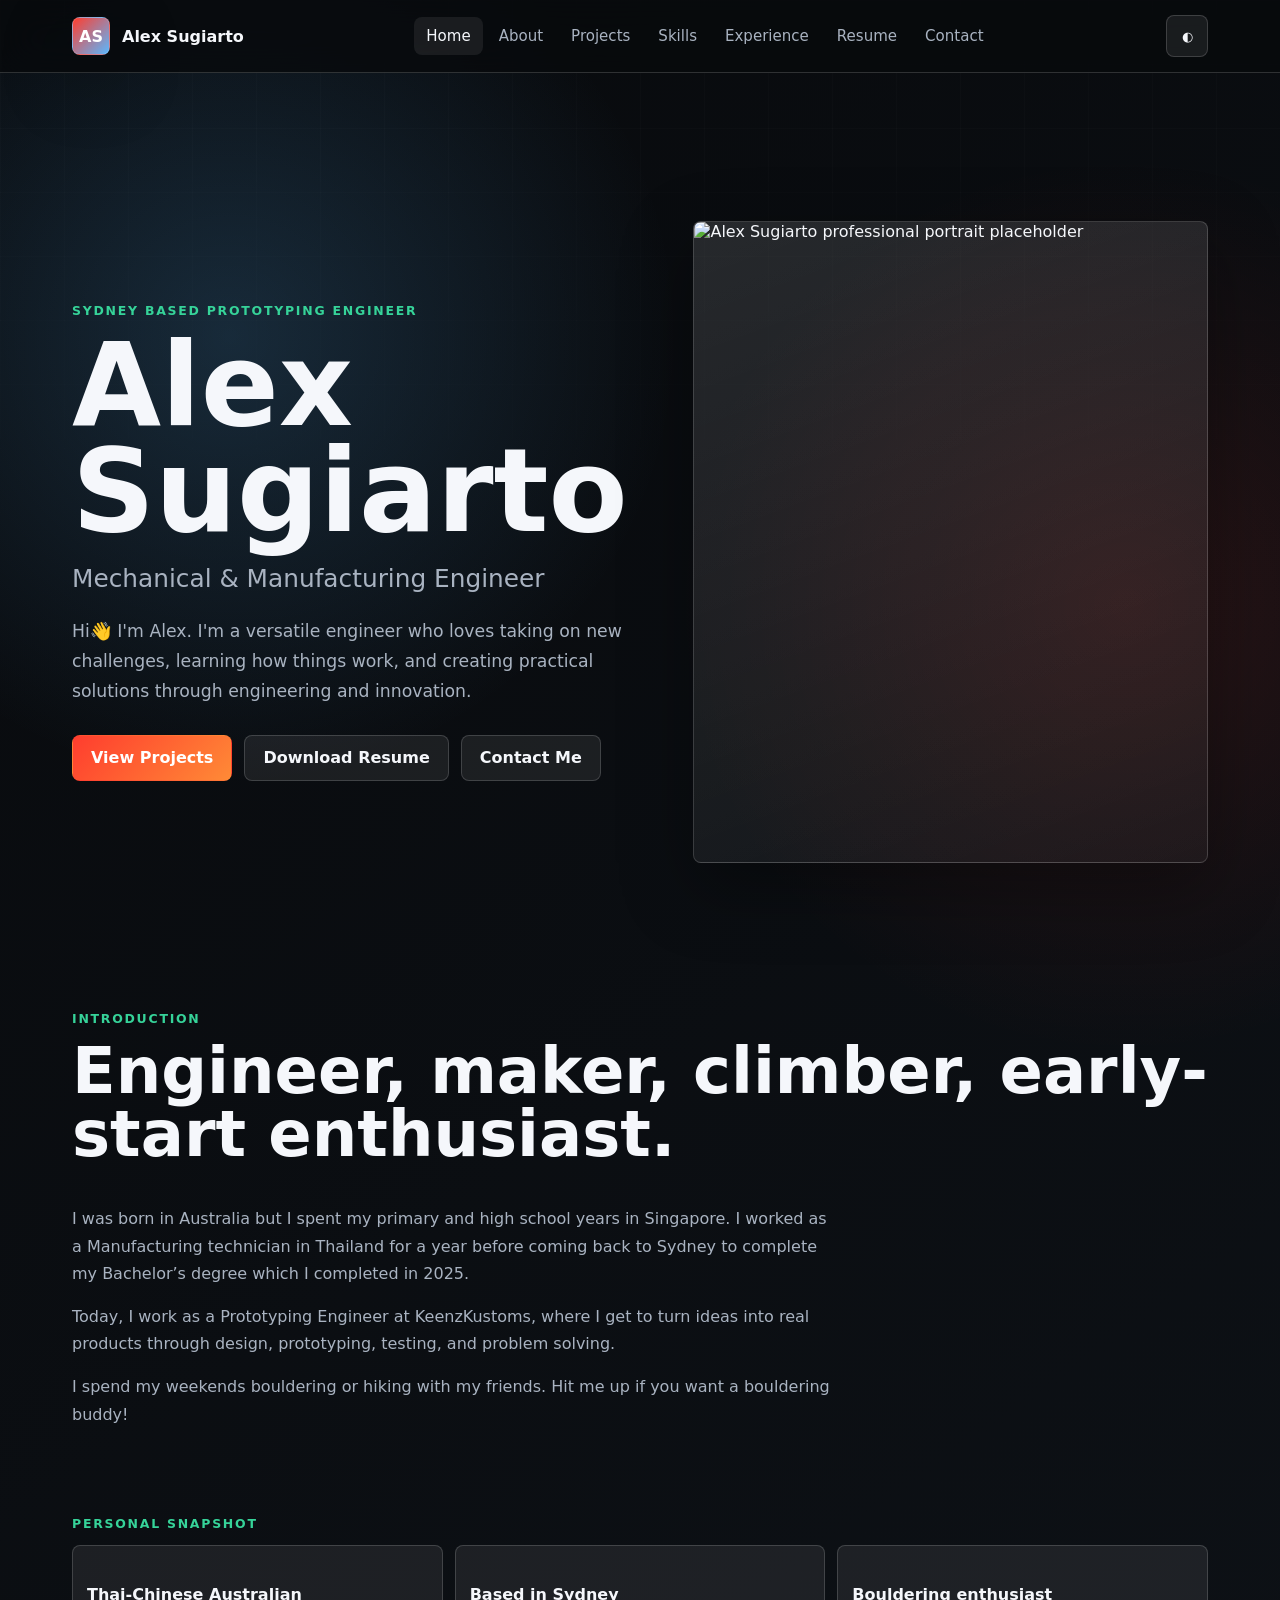
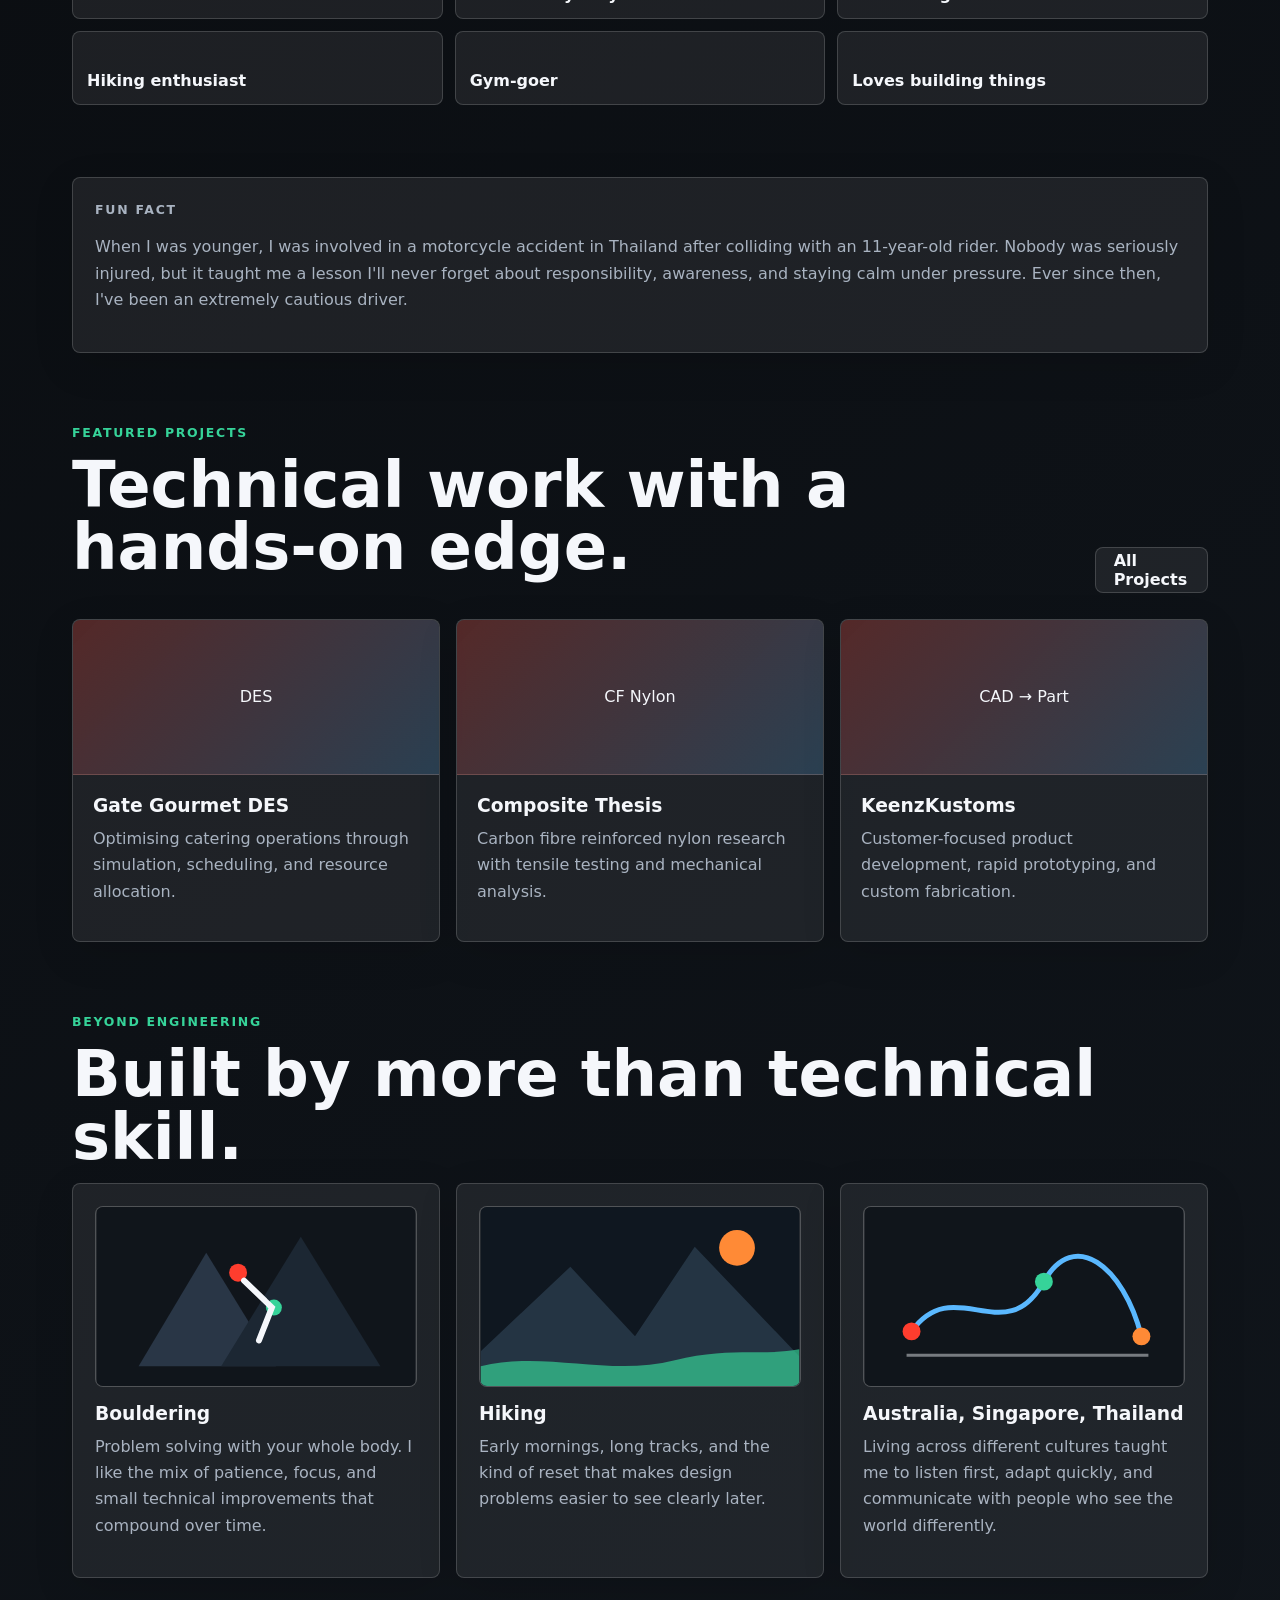
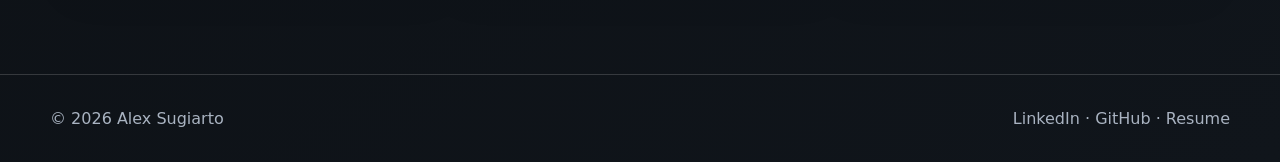
==== commit d01890ad: "Update index.html" ====
--- a/index.html
+++ b/index.html
@@ -56,9 +56,9 @@
           <h2>Engineer, maker, climber, early-start enthusiast.</h2>
         </div>
       </div>
-      <p class="section-copy">I was born in Australia but spent most of my childhood growing up in Singapore. After high school, I worked as a Manufacturing Technician in Thailand before returning to Sydney to complete my Mechanical and Manufacturing Engineering degree at UNSW in 2025.</p>
+      <p class="section-copy">I was born in Australia but I spent my primary and high school years in Singapore. I worked as a Manufacturing technician in Thailand for a year before coming back to Sydney to complete my Bachelor’s degree which I completed in  2025.</p>
       <p class="section-copy">Today, I work as a Prototyping Engineer at KeenzKustoms, where I get to turn ideas into real products through design, prototyping, testing, and problem solving.</p>
-      <p class="section-copy">Outside of engineering, you'll usually find me at a climbing gym, hiking with my girlfriend, or trying to convince my friends to join me for an early morning adventure. If you're into bouldering, feel free to reach out. I'm always looking for climbing buddies.</p>
+      <p class="section-copy">I spend my weekends bouldering or hiking with my friends. Hit me up if you want a bouldering buddy!</p>
     </section>
 
     <section class="section reveal">
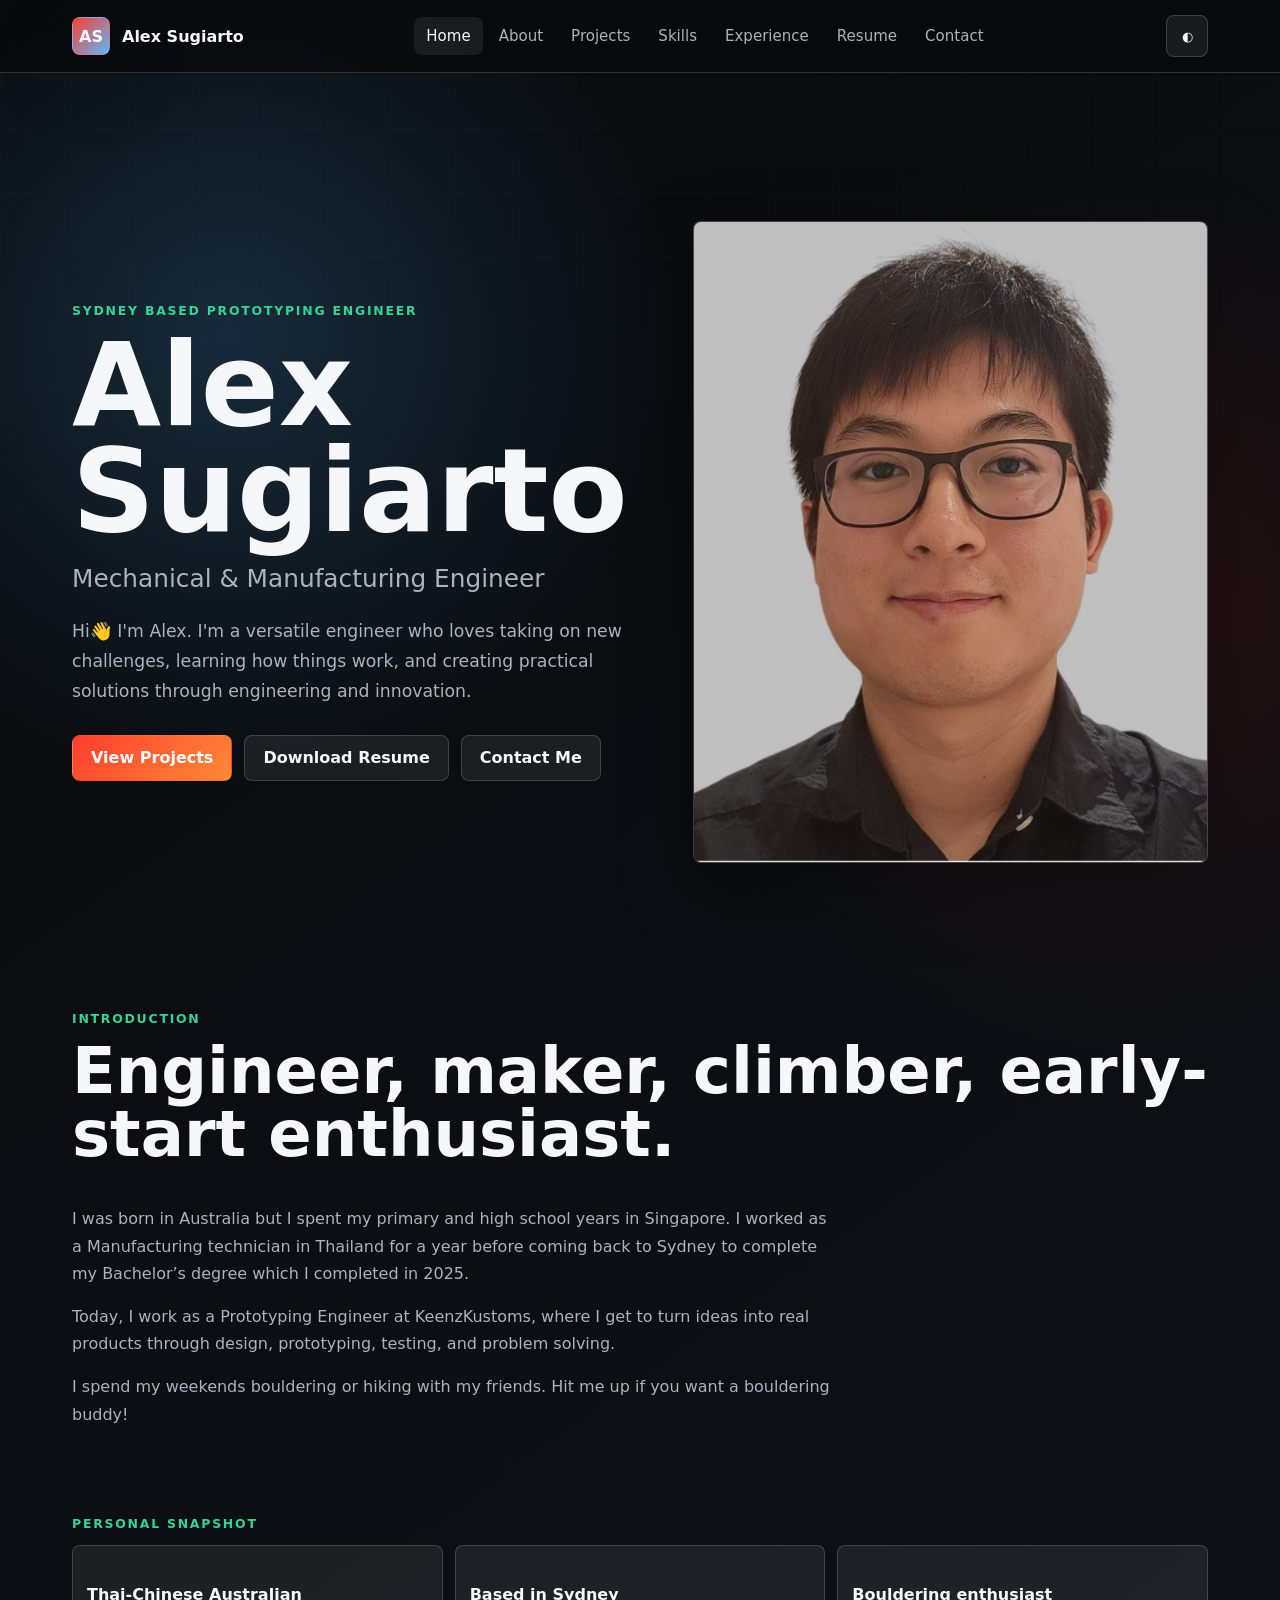
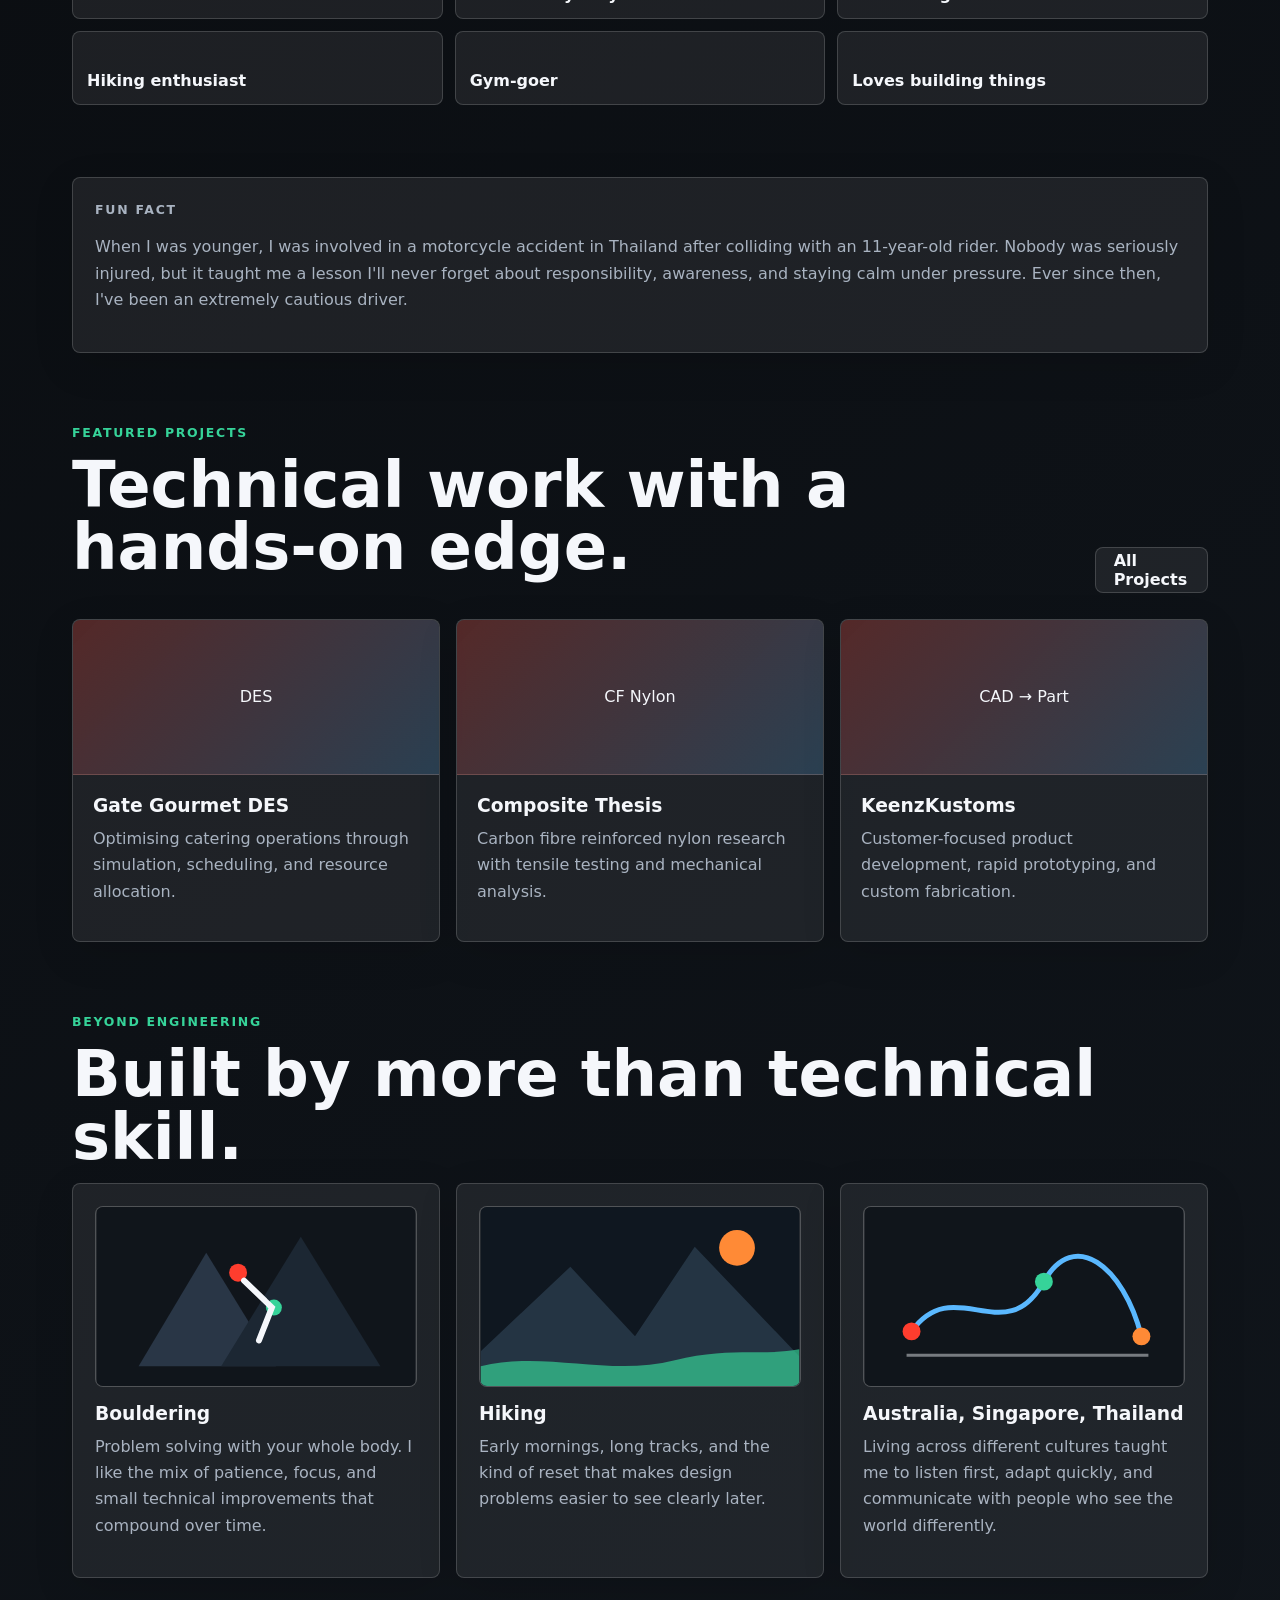
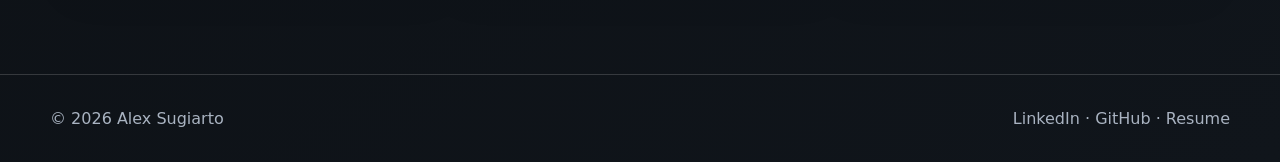
==== commit b2bca3d4: "Change image file extension from .jpg to .jpeg" ====
--- a/index.html
+++ b/index.html
@@ -44,7 +44,7 @@
 
       <div class="visual-stage reveal">
         <div class="portrait-card">
-          <img src="assets/linkedin-profile-photo.jpg" alt="Alex Sugiarto professional portrait placeholder">
+          <img src="assets/linkedin-profile-photo.jpeg" alt="Alex Sugiarto professional portrait placeholder">
         </div>
       </div>
     </section>
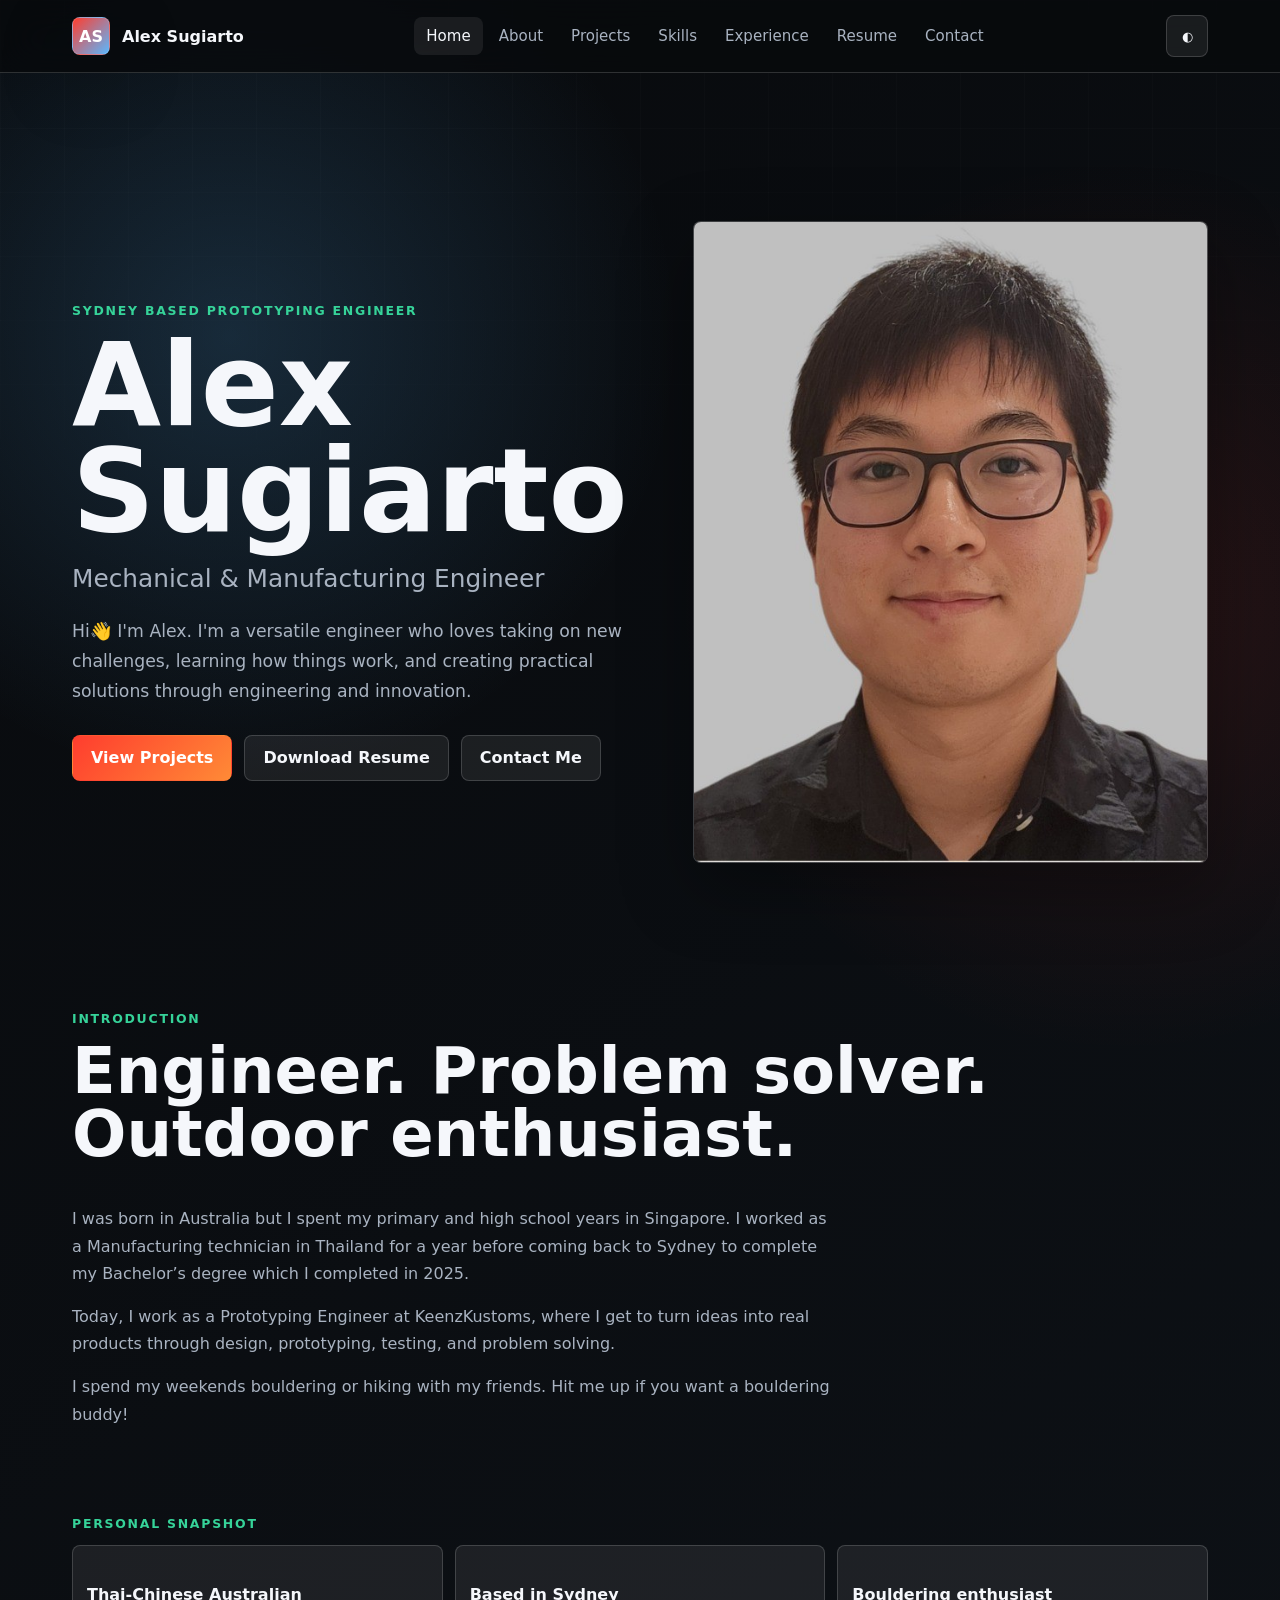
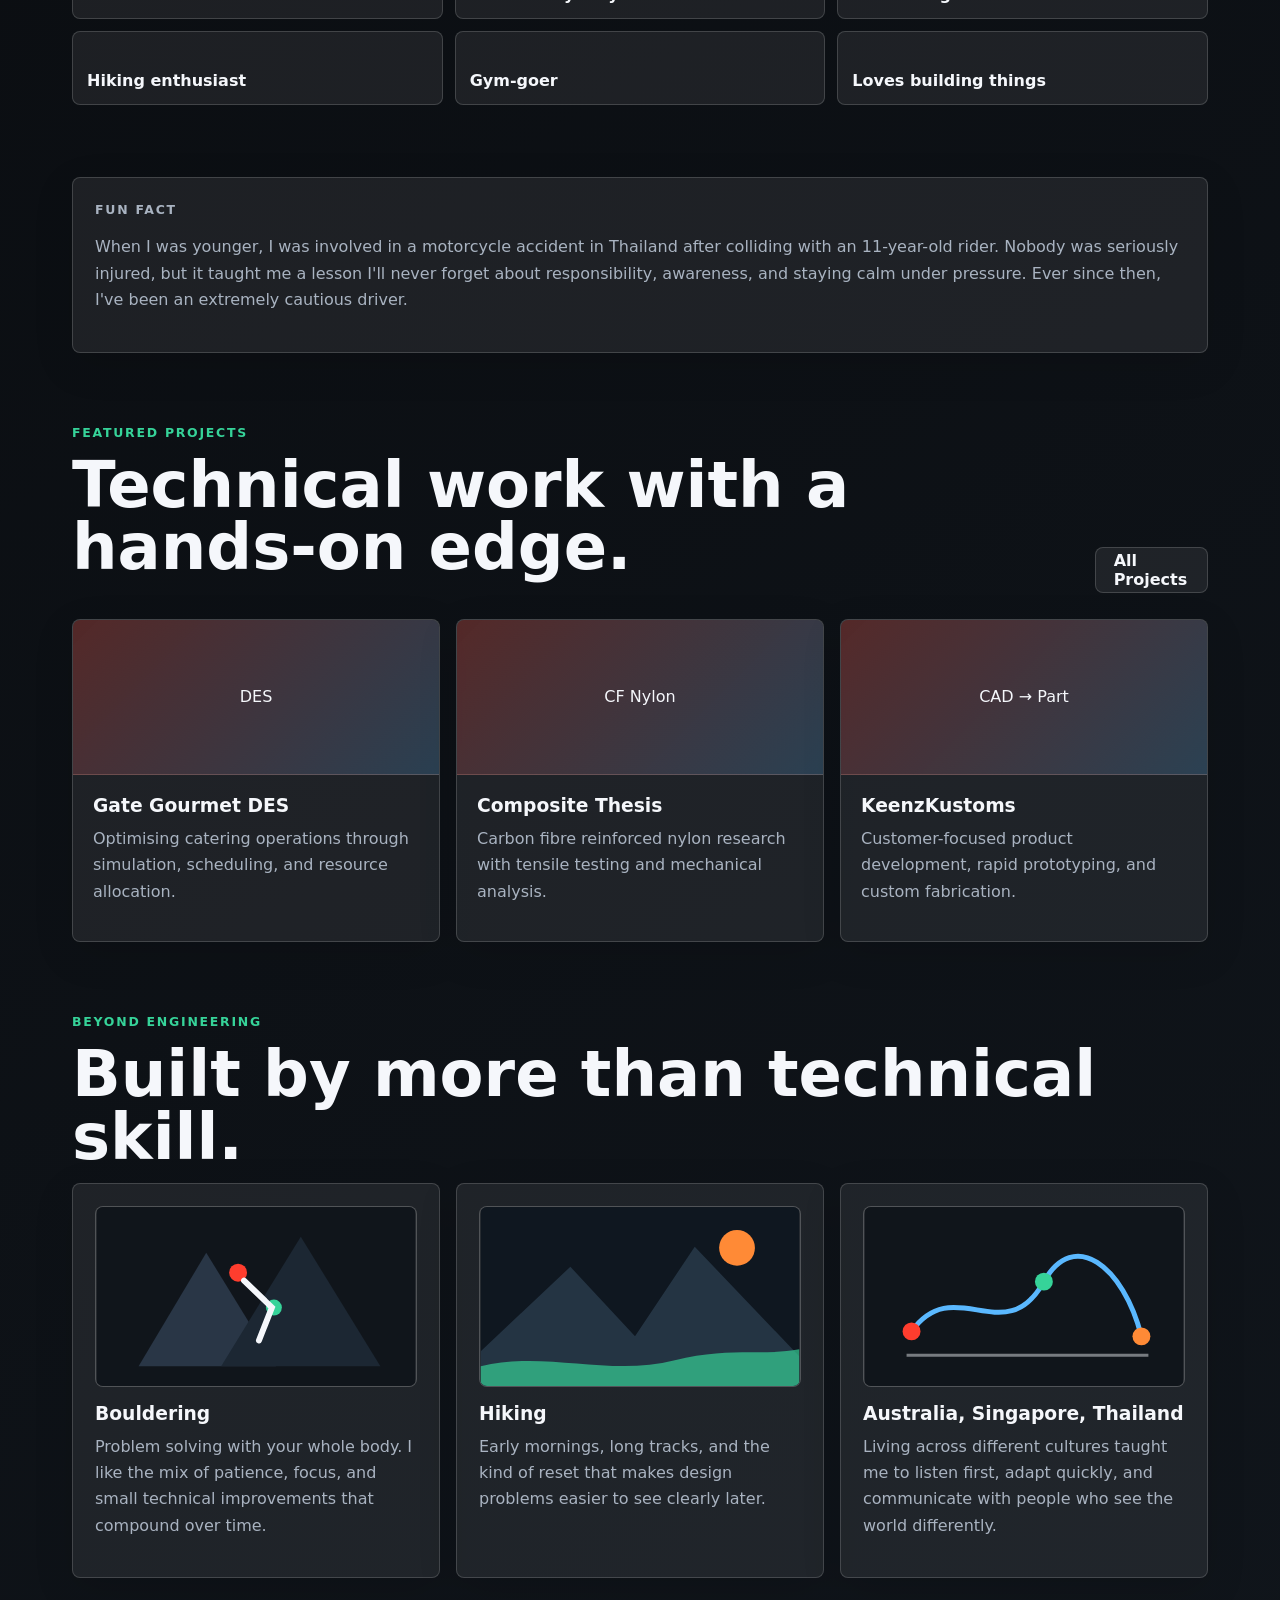
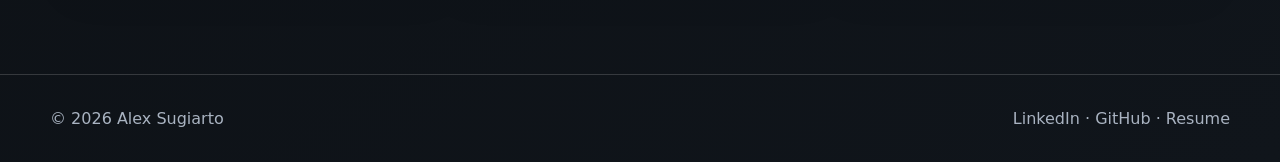
==== commit 6acf1439: "Update index.html" ====
--- a/index.html
+++ b/index.html
@@ -53,7 +53,7 @@
       <div class="section-head">
         <div>
           <p class="eyebrow">Introduction</p>
-          <h2>Engineer, maker, climber, early-start enthusiast.</h2>
+          <h2>Engineer. Problem solver. Outdoor enthusiast.</h2>
         </div>
       </div>
       <p class="section-copy">I was born in Australia but I spent my primary and high school years in Singapore. I worked as a Manufacturing technician in Thailand for a year before coming back to Sydney to complete my Bachelor’s degree which I completed in  2025.</p>
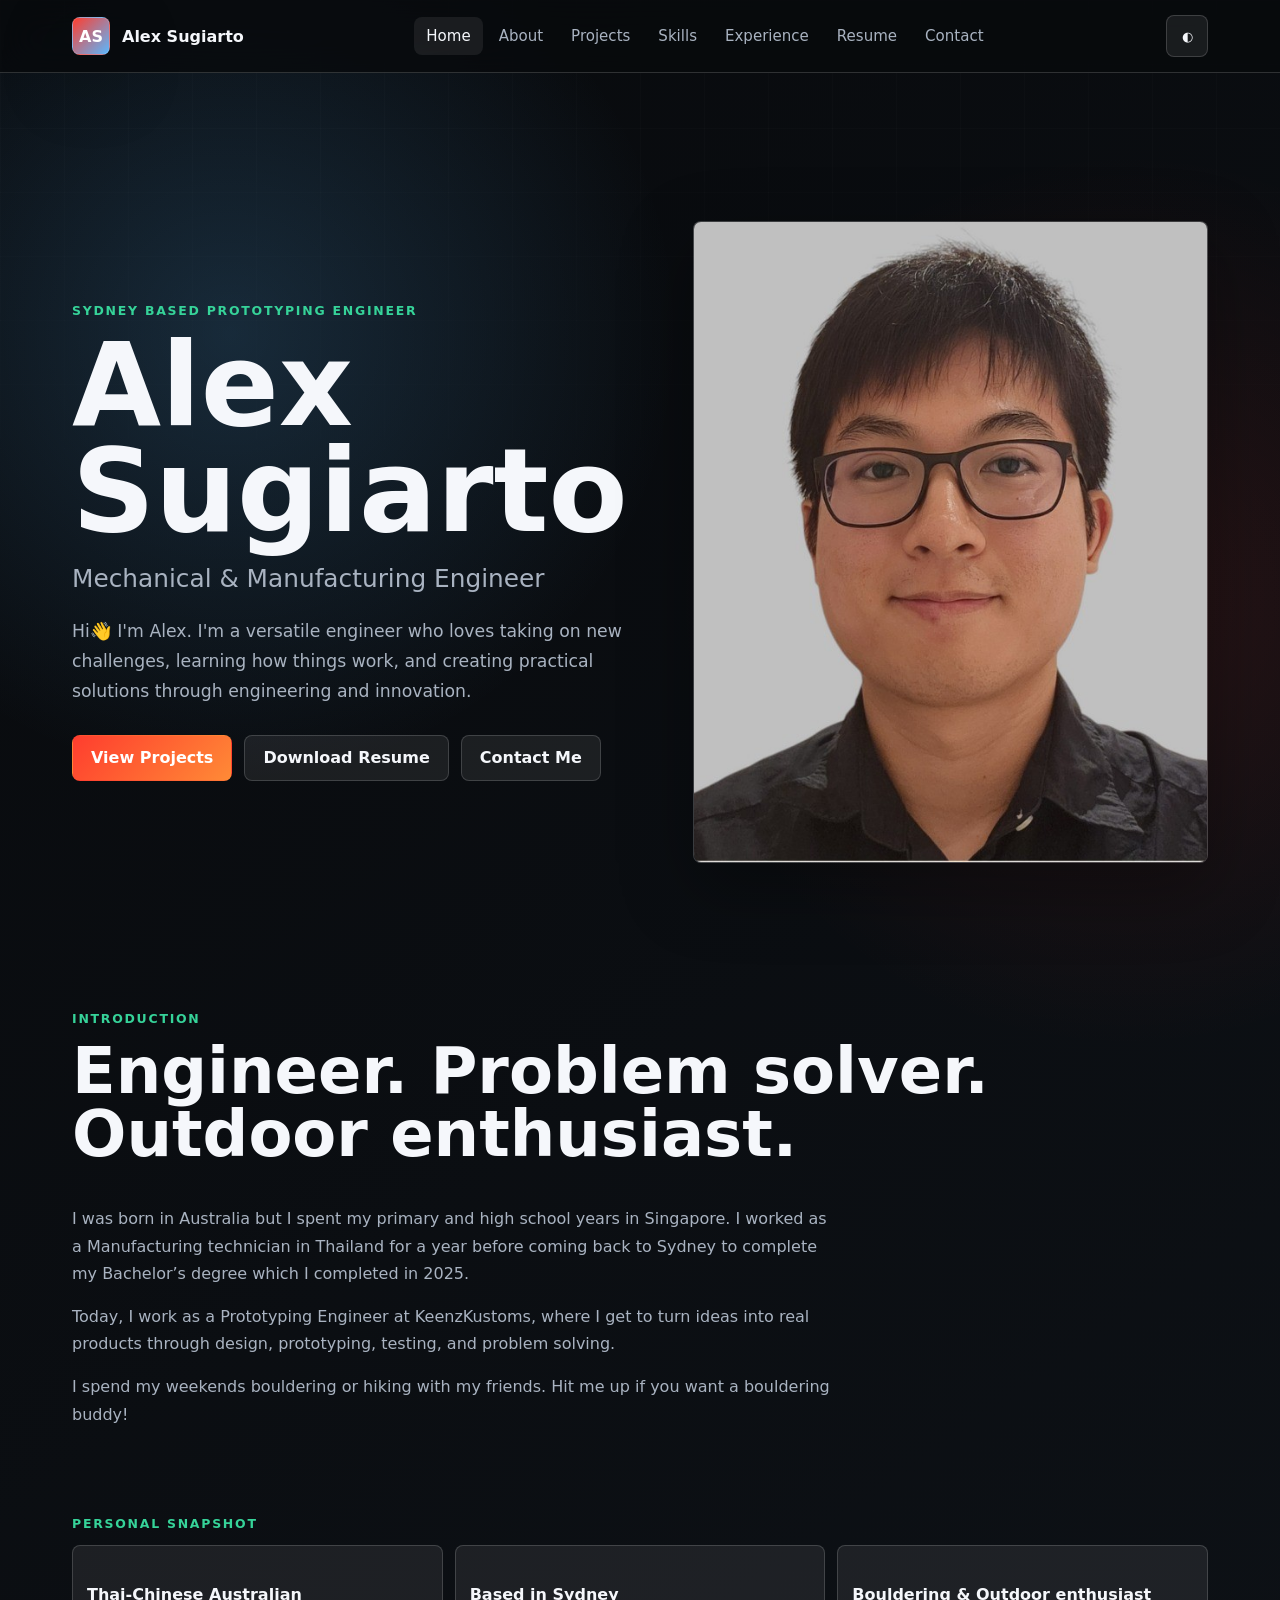
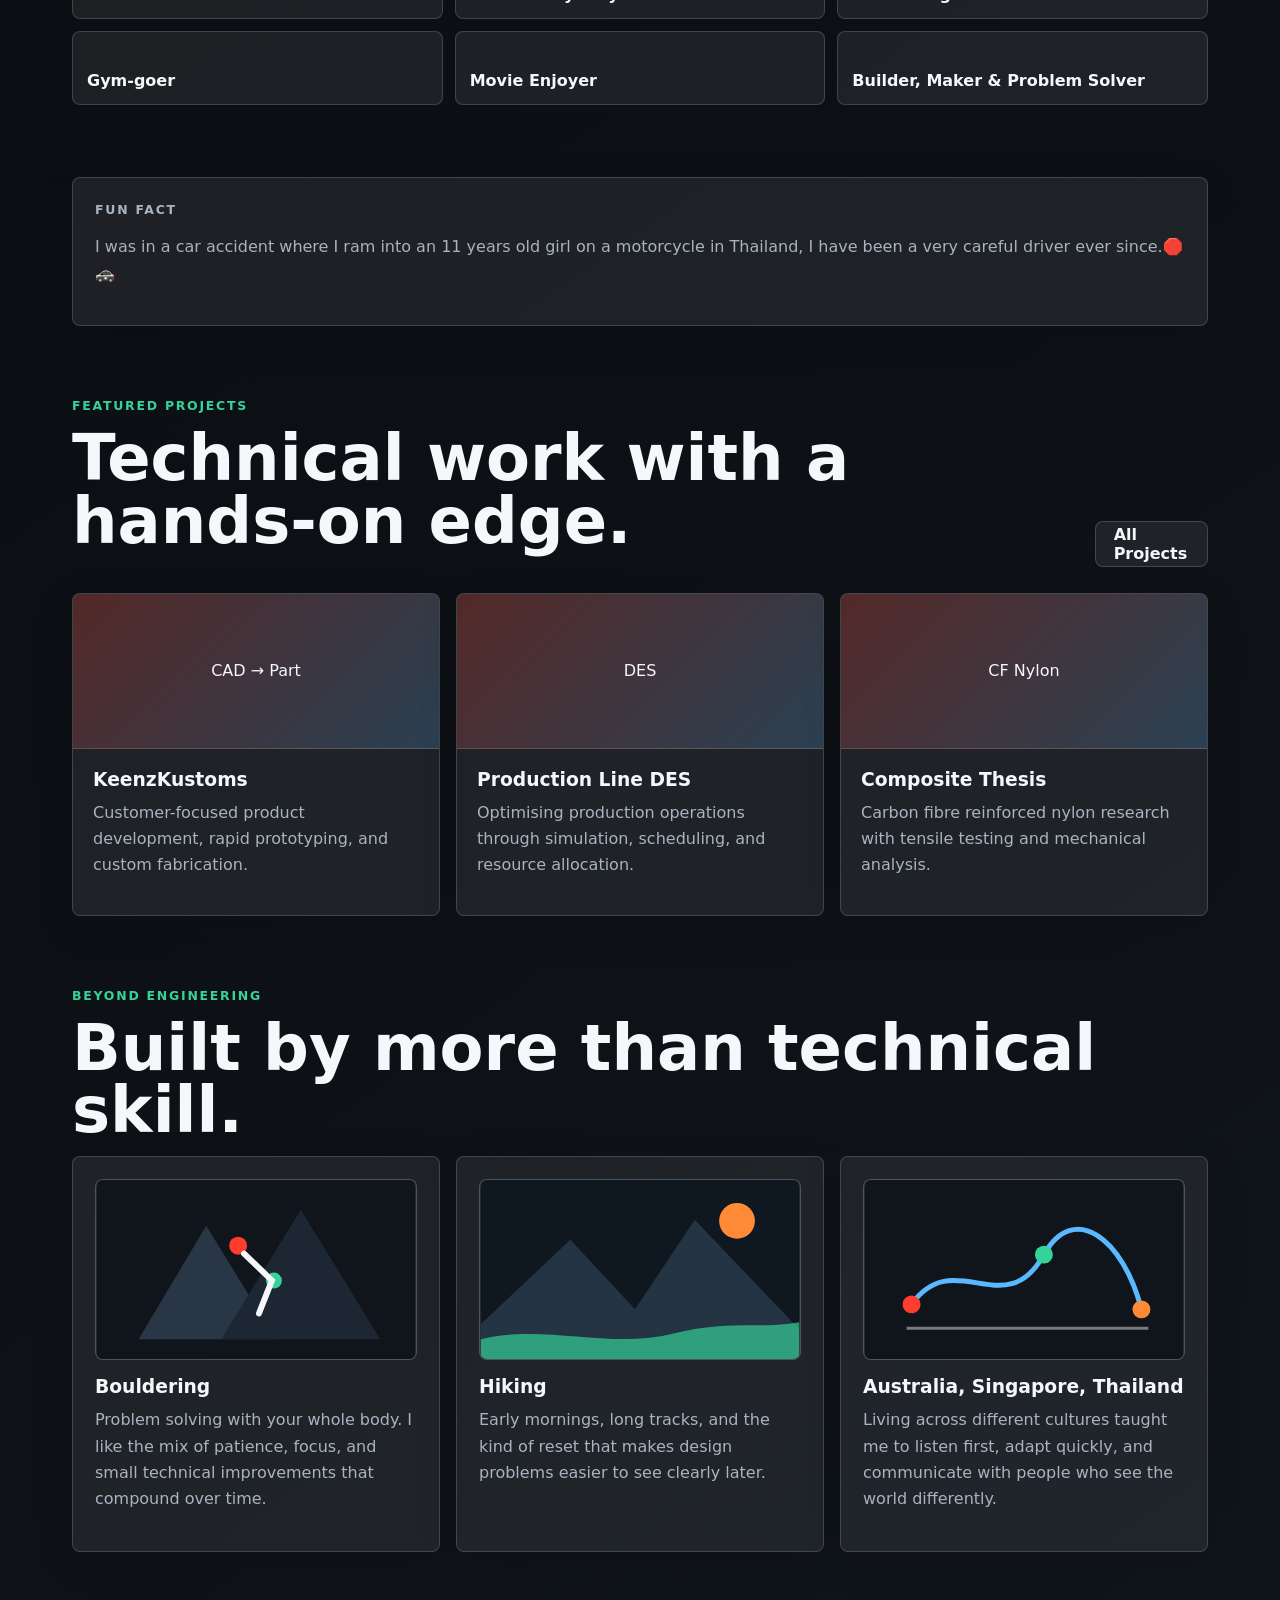
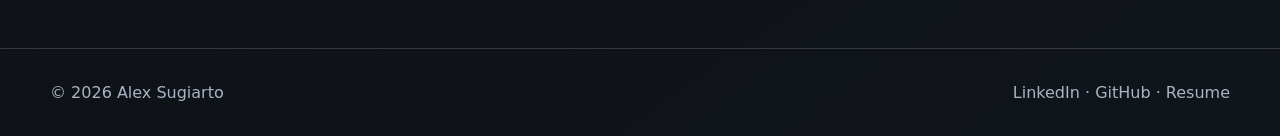
==== commit eb77b803: "Update index.html" ====
--- a/index.html
+++ b/index.html
@@ -66,17 +66,17 @@
       <div class="snapshot">
         <span>Thai-Chinese Australian</span>
         <span>Based in Sydney</span>
-        <span>Bouldering enthusiast</span>
-        <span>Hiking enthusiast</span>
+        <span>Bouldering & Outdoor enthusiast</span>
         <span>Gym-goer</span>
-        <span>Loves building things</span>
+        <span>Movie Enjoyer</span>
+        <span>Builder, Maker & Problem Solver</span>
       </div>
     </section>
 
     <section class="section reveal">
       <div class="card">
         <p class="eyebrow">Fun Fact</p>
-        <p>When I was younger, I was involved in a motorcycle accident in Thailand after colliding with an 11-year-old rider. Nobody was seriously injured, but it taught me a lesson I'll never forget about responsibility, awareness, and staying calm under pressure. Ever since then, I've been an extremely cautious driver.</p>
+        <p>I was in a car accident where I ram into an 11 years old girl on a motorcycle in Thailand, I have been a very careful driver ever since.🛑🚓</p>
       </div>
     </section>
 
@@ -89,9 +89,10 @@
         <a class="btn" href="projects/index.html">All Projects</a>
       </div>
       <div class="grid three">
-        <a class="card project-card" href="projects/gate-gourmet-des.html"><div class="project-art">DES</div><div class="project-body"><h3>Gate Gourmet DES</h3><p>Optimising catering operations through simulation, scheduling, and resource allocation.</p></div></a>
+        <a class="card project-card" href="projects/keenzkustoms.html"><div class="project-art">CAD → Part</div><div class="project-body"><h3>KeenzKustoms</h3><p>Customer-focused product development, rapid prototyping, and custom fabrication.</p></div></a>
+        <a class="card project-card" href="projects/gate-gourmet-des.html"><div class="project-art">DES</div><div class="project-body"><h3>Production Line DES</h3><p>Optimising production operations through simulation, scheduling, and resource allocation.</p></div></a>
         <a class="card project-card" href="projects/composite-thesis.html"><div class="project-art">CF Nylon</div><div class="project-body"><h3>Composite Thesis</h3><p>Carbon fibre reinforced nylon research with tensile testing and mechanical analysis.</p></div></a>
-        <a class="card project-card" href="projects/keenzkustoms.html"><div class="project-art">CAD → Part</div><div class="project-body"><h3>KeenzKustoms</h3><p>Customer-focused product development, rapid prototyping, and custom fabrication.</p></div></a>
+        
       </div>
     </section>
 
